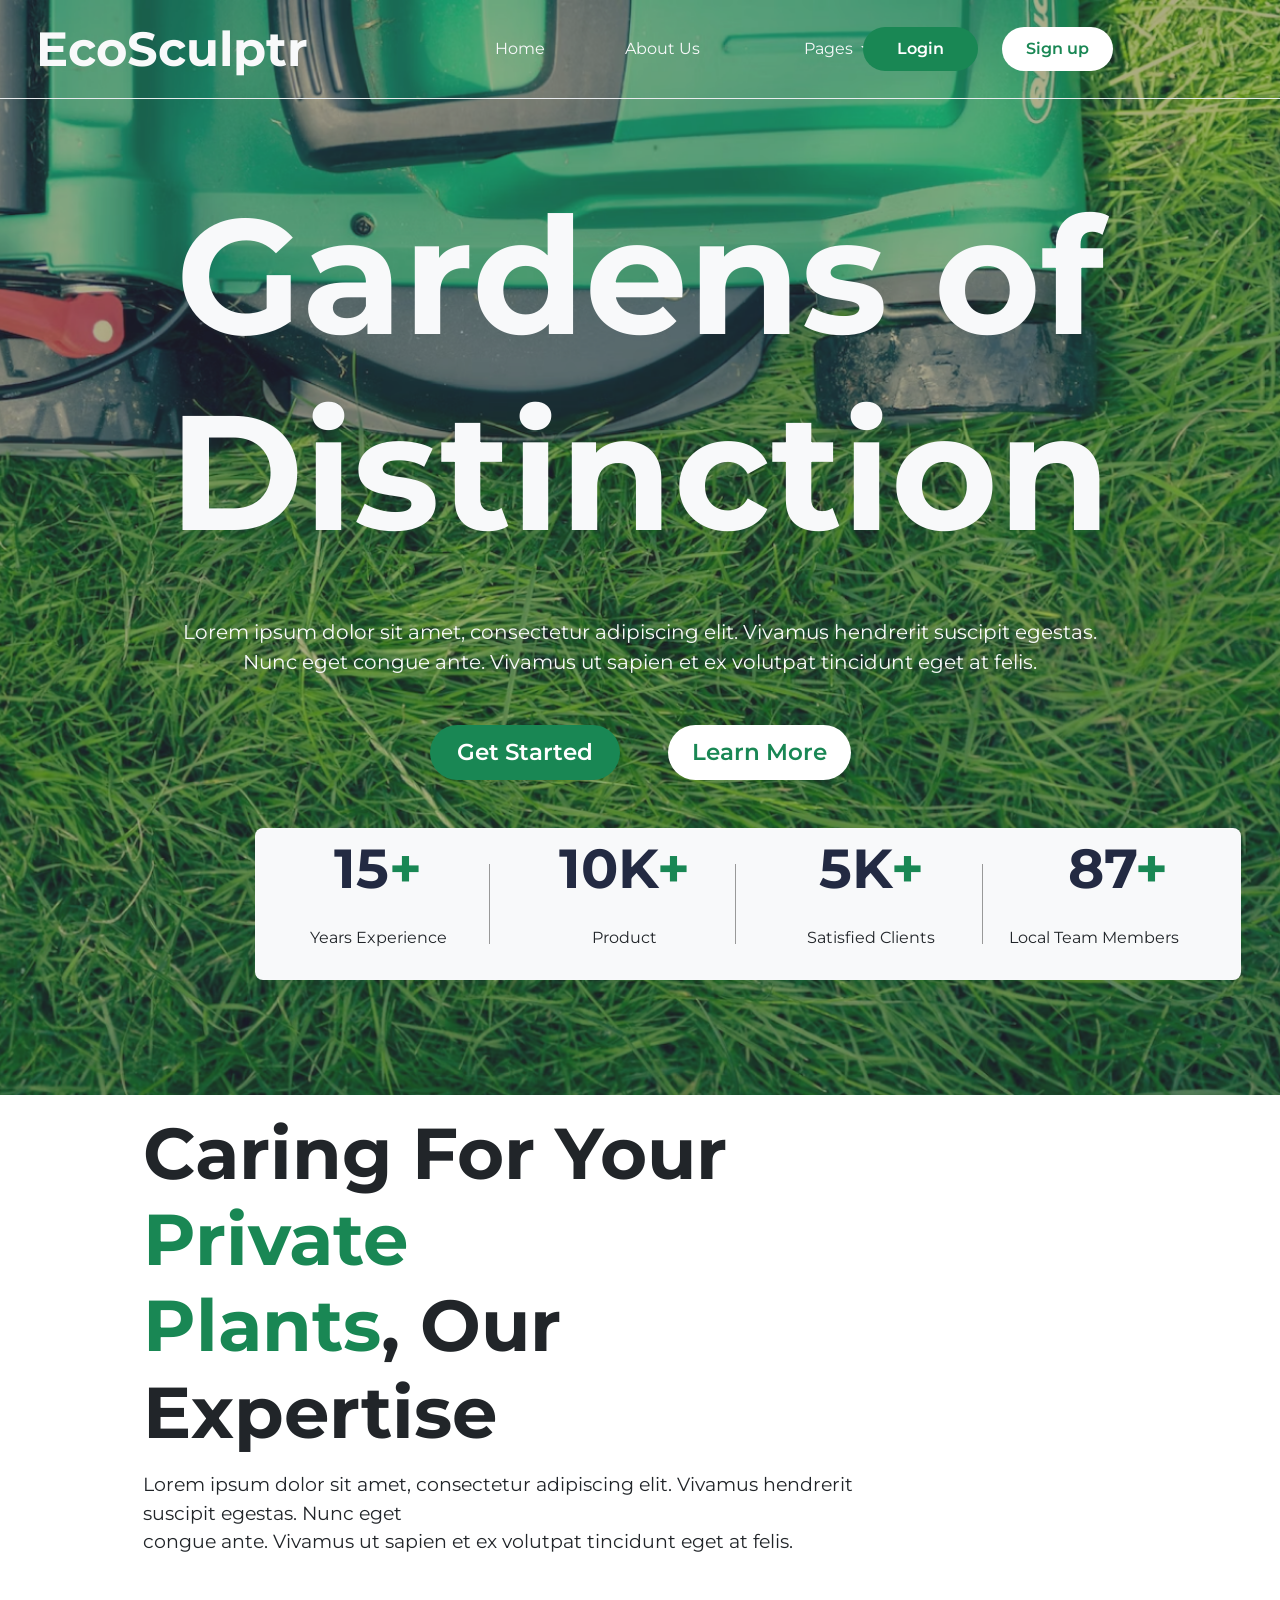
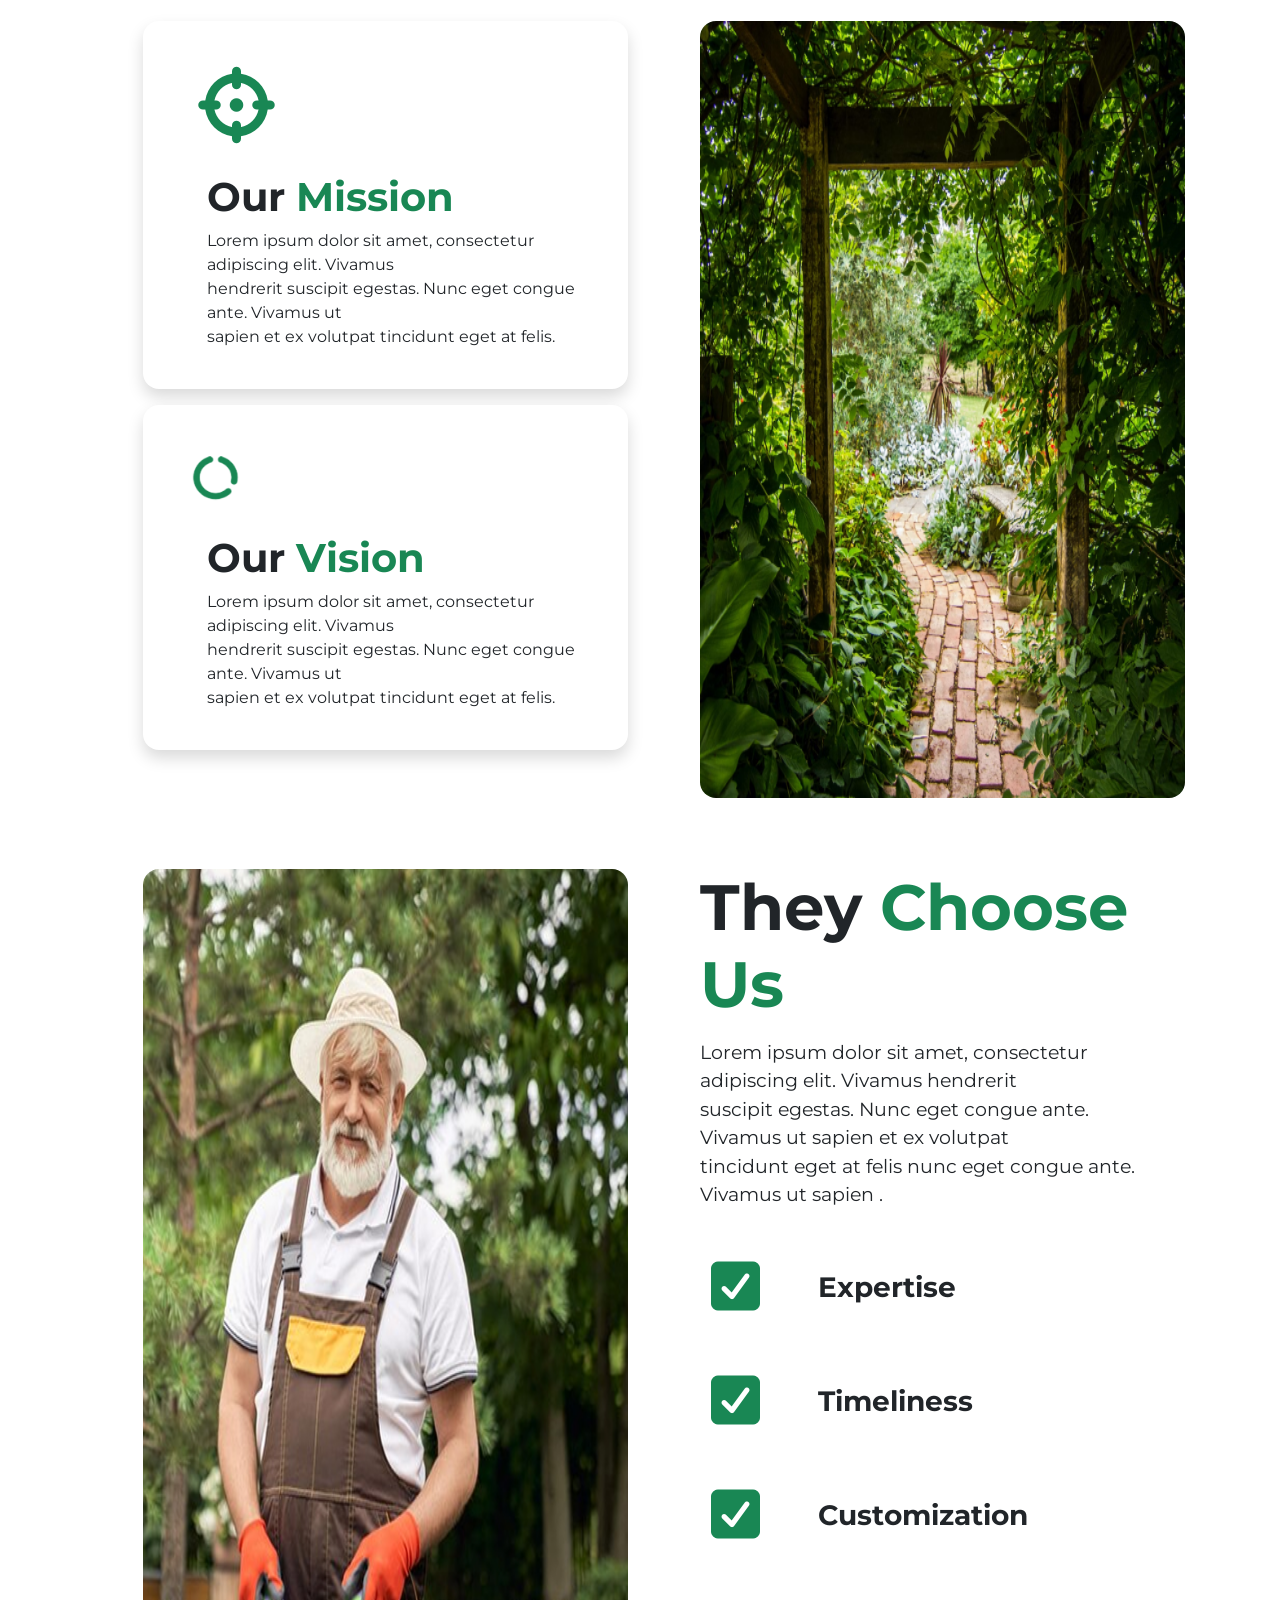
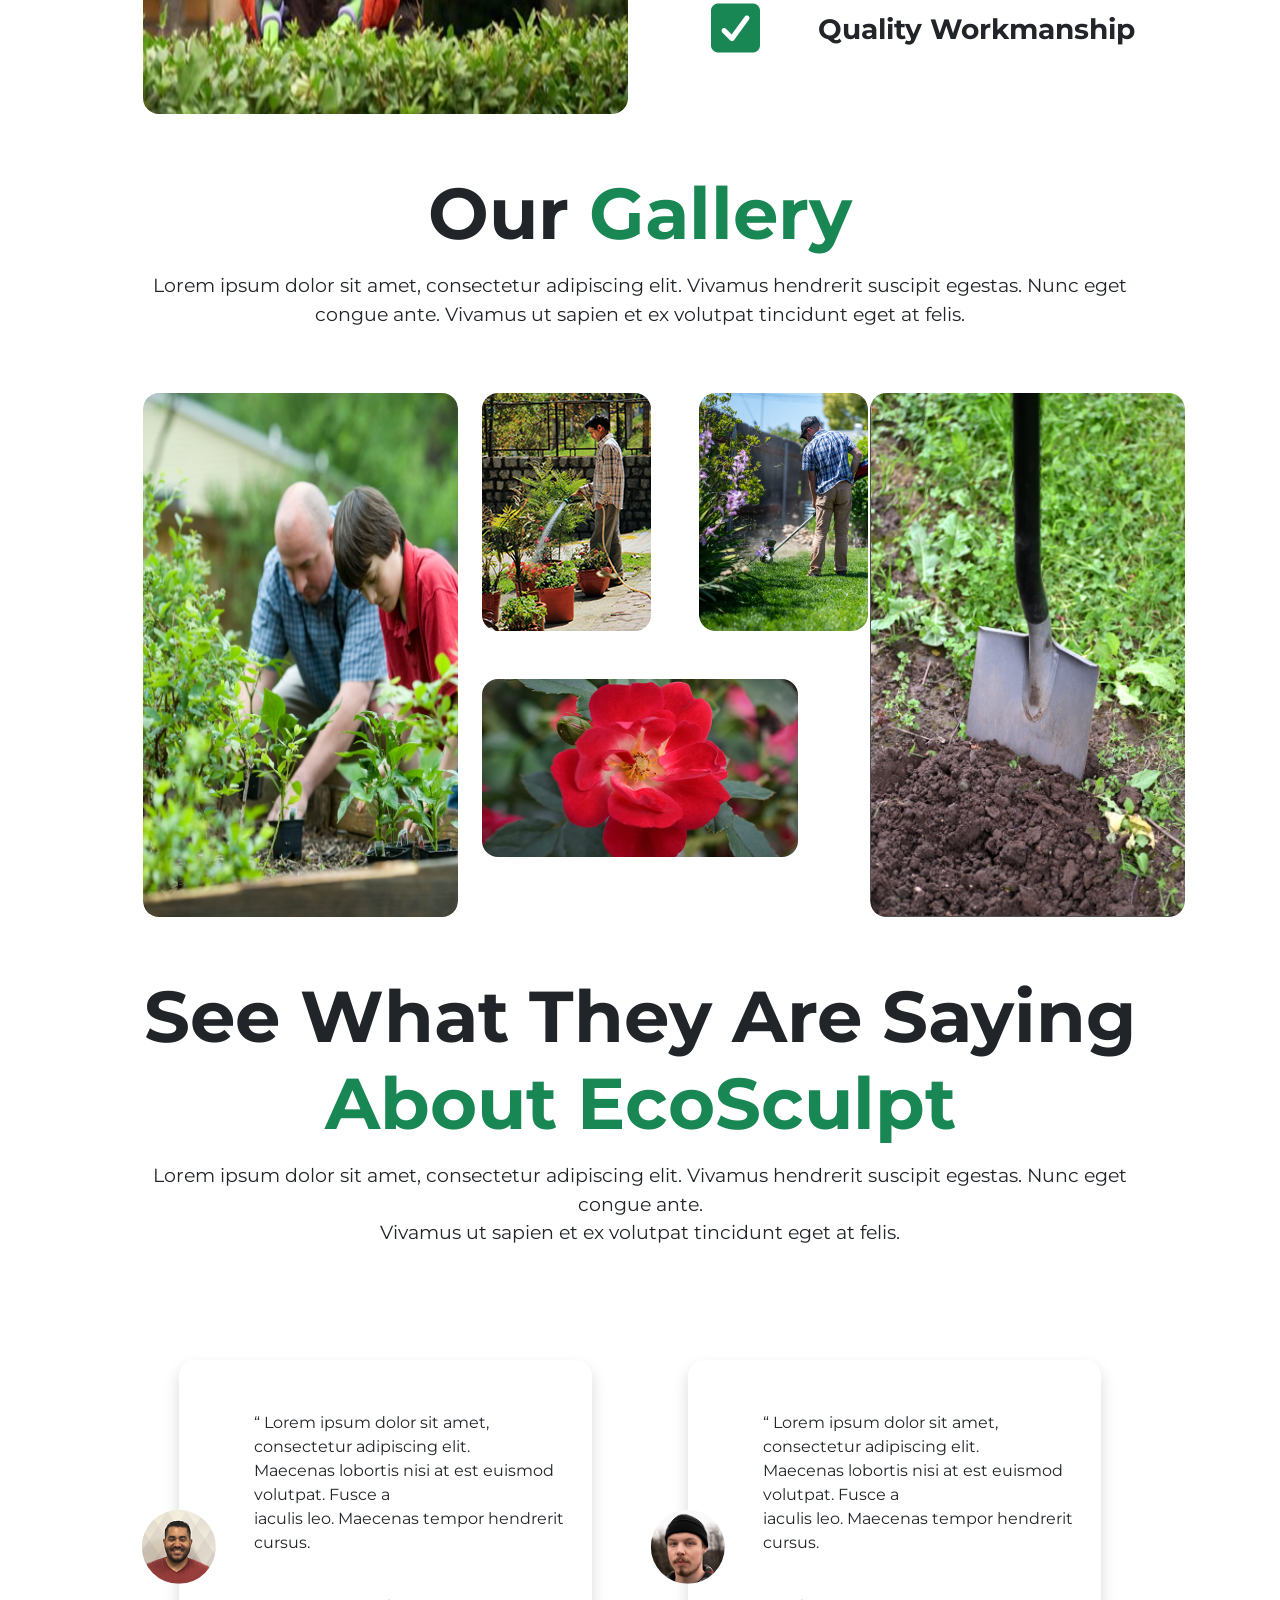
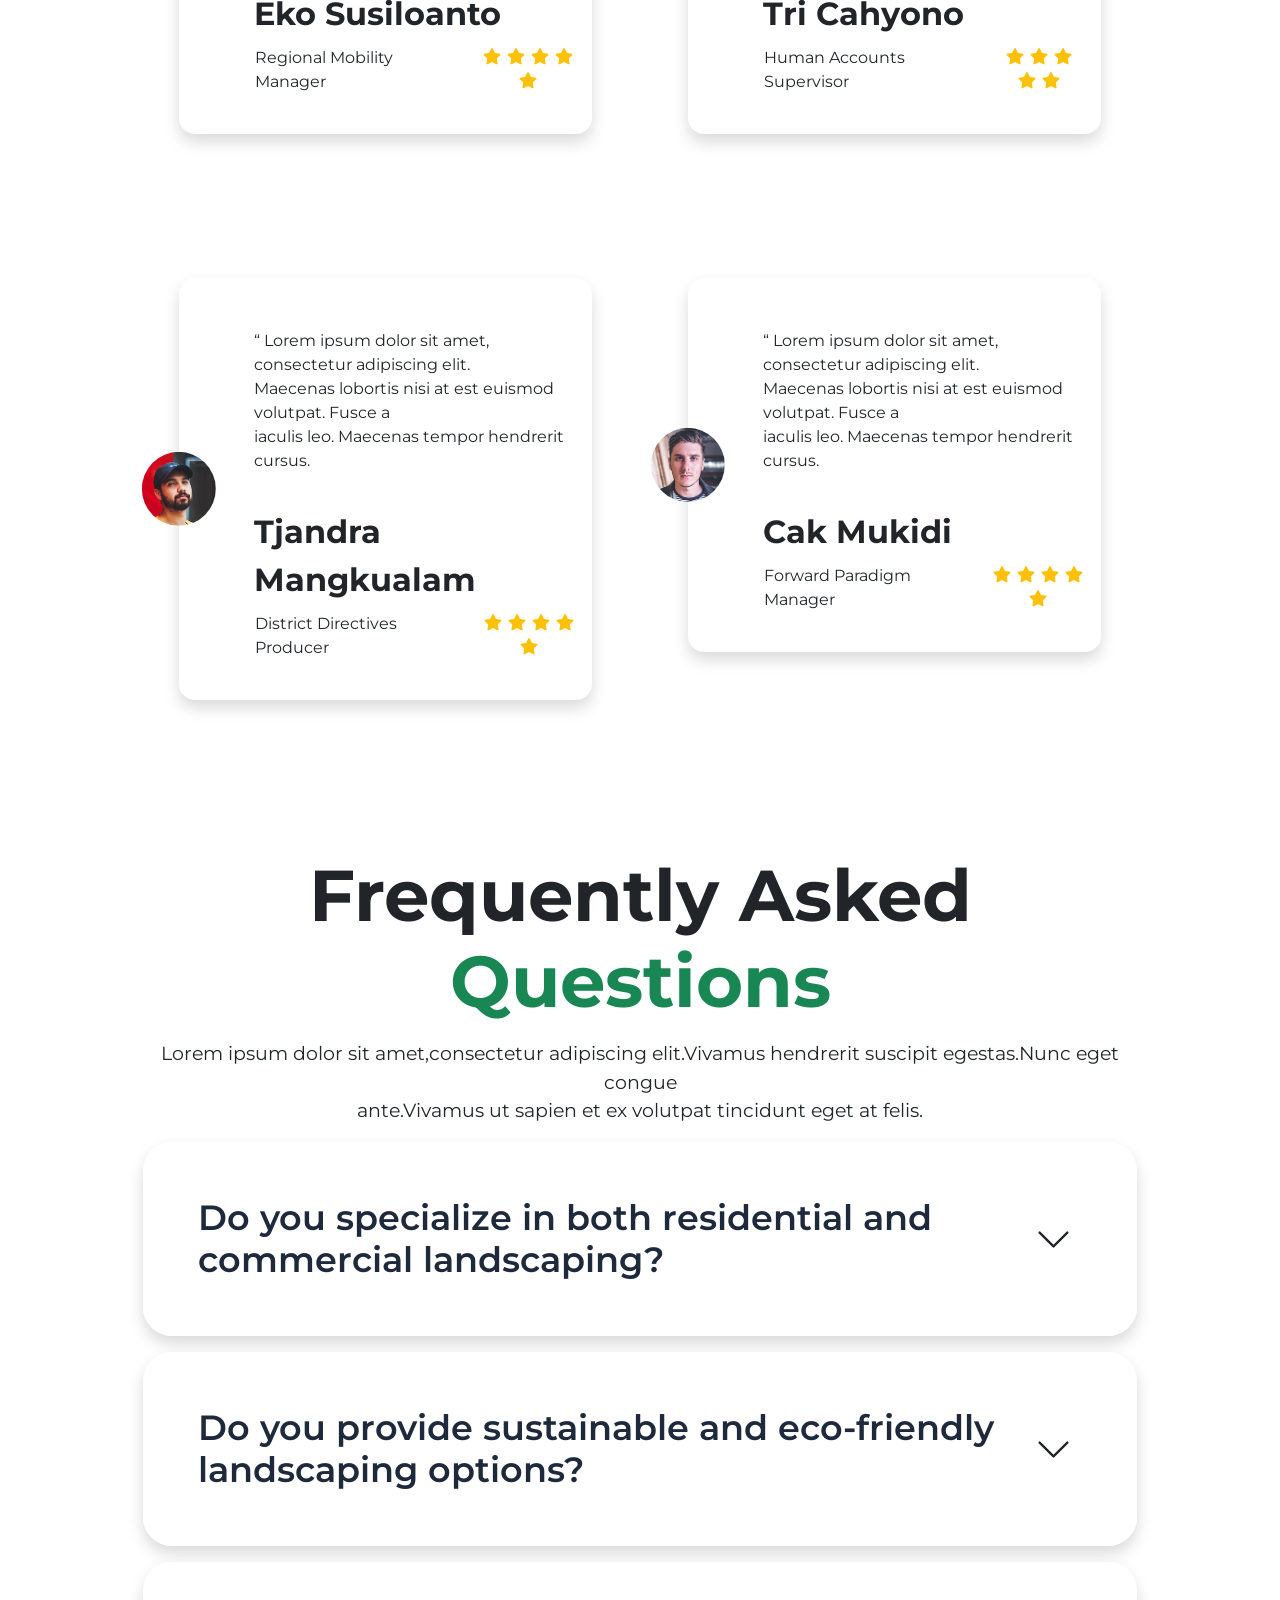
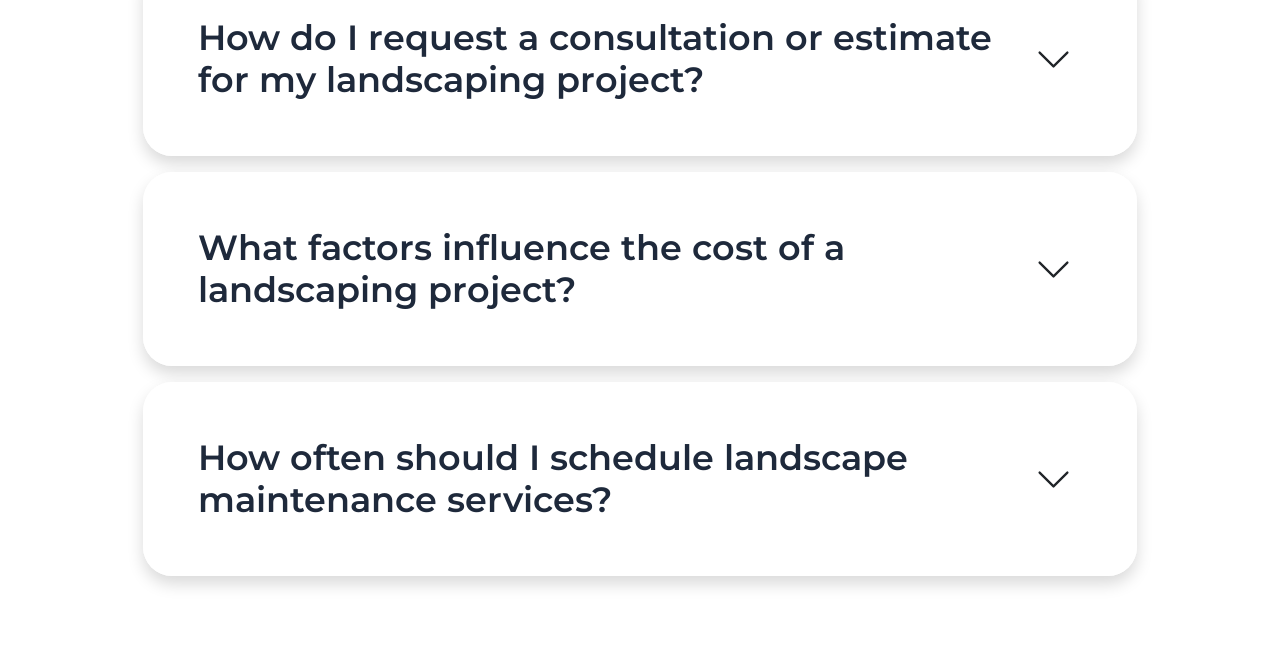
==== BOOTSTRAP-TASK/index.html @ 0852399d "Add files via upload" ====
<!doctype html>
<html lang="en">
  <head>
    <meta charset="utf-8">
    <meta name="viewport" content="width=device-width, initial-scale=1">
    <title>Bootstrap demo</title>
    <link rel="preconnect" href="https://fonts.googleapis.com">
    <link rel="preconnect" href="https://fonts.gstatic.com" crossorigin>
    <link href="https://fonts.googleapis.com/css2?family=Montserrat:ital,wght@0,100..900;1,100..900&family=Outfit:wght@100..900&display=swap" rel="stylesheet">
    <link href="https://cdn.jsdelivr.net/npm/bootstrap@5.3.8/dist/css/bootstrap.min.css" rel="stylesheet" integrity="sha384-sRIl4kxILFvY47J16cr9ZwB07vP4J8+LH7qKQnuqkuIAvNWLzeN8tE5YBujZqJLB" crossorigin="anonymous">
    <link rel="stylesheet" href="CSS/style.css">
    <link rel="stylesheet" href="CSS/all.min.css">
  </head>
  <body>

       <section class="col-12 bg-img">
         <div>
       <nav class="navbar navbar-expand-lg border-bottom border-light-subtle">
          <div class="container-fluid">
                       <a class="navbar-brand text-light  ps-4" href="#">EcoSculptr</a>
                          <button class="navbar-toggler" type="button" data-bs-toggle="collapse" data-bs-target="#navbarSupportedContent" aria-controls="navbarSupportedContent" aria-expanded="false" aria-label="Toggle navigation">
                                  <span class="navbar-toggler-icon"></span>
                           </button>
            <div class="collapse navbar-collapse" id="navbarSupportedContent">
                <ul class="navbar-nav me-auto mb-2 mb-lg-0">
                                  <li class="nav-item">
                                          <a class="nav-link active text-light " aria-current="page" href="#">Home</a>
                                   </li>
                    <li class="nav-item">
                          <a class="nav-link text-light ms-4 ps-5 " href="#">About Us</a>
                   </li>
                   <li class="nav-item dropdown">
                         <a class="nav-link dropdown-toggle text-light ms-5 ps-5" href="#" role="button" data-bs-toggle="dropdown" aria-expanded="false">
                                Pages
                         </a>
                      <ul class="dropdown-menu">
                          <li><a class="dropdown-item" href="#">Action</a></li>
                          <li><a class="dropdown-item" href="#">Another action</a></li>
                          <li><hr class="dropdown-divider"></li>
                          <li><a class="dropdown-item" href="#">Something else here</a></li>
                      </ul>
                   </li>
                 </ul>
                   <div class="d-flex align-items-center  ">
                       <div class="position-relative">
                           <button class="log-btn position-relative"><span>Login</span></button>
                           <button class="sign-btn position-relative"><span>Sign up</span></button>
                       </div>
                   </div>
            </div>
       </div>
    </nav>
              <div class="my-container col-md-6 col-sm-12 text-center">
                <h1 class="font text-light fw-bold mt-5 pt-3">Gardens of <br> Distinction</h1>
                 <p class="text-light mt-5 fs-5">Lorem ipsum dolor sit amet, consectetur adipiscing elit. Vivamus hendrerit suscipit egestas. <br>
                                                 Nunc eget congue ante. Vivamus ut sapien et ex volutpat tincidunt eget at felis.</p>
                <div class="d-flex align-items-center justify-content-center mt-5 ">
                           <button class="start-btn me-5"><span>Get Started</span></button>
                           <button class="more-btn"><span>Learn More</span></button>   
                   </div>


                   <div class="container d-sm-none d-md-block text-center">
  <div class="row row-cols-1 row-cols-sm-2 row-cols-md-4 mt-5 box bg-light rounded-3">
    <div class="col">
      <div class="item">
      <p class="num">15<span class="text-success">+</span></p>
      <p >Years Experience</p>
      </div>
      </div>
    <div class="col">
      <div class="item">
      <p class="num">10K<span class="text-success">+</span></p>
      <p>Product</p>
      </div>
    </div>
    <div class="col">
      <div class="item">
      <p class="num">5K<span class="text-success">+</span></p>
      <p>Satisfied Clients</p>
      </div>
    </div>
    <div class="col">
     <p class="num">87<span class="text-success">+</span></p>
      <p class="me-5">Local Team Members</p>
    </div>
  </div>
</div>





         
                    
            
            </div>
              
              </div>
   </section>



























    <!--2nd-section-->
    <section class="bg-Emphasi my-container">
           <div class="row">
            <div class="col-md-9 col-sm-6">
               <p class="display-2 fw-bold" >Caring For Your <span class="text-success"> Private </span> <br> <span class="text-success">Plants</span>, Our Expertise</p>
                <p class="text-body">Lorem ipsum dolor sit amet, consectetur adipiscing elit. Vivamus hendrerit suscipit egestas. Nunc eget <br>
                   congue ante. Vivamus ut sapien et ex volutpat tincidunt eget at felis.</p>
            </div>
           </div>
              <div class="row"> 
                 <div class="col-lg-6 col-sm-12  ">
                     <div class="card border border-0 rounded-4 shadow mt-5 pb-4 width" >
                         <i class="fa-solid fa-crosshairs text-success display-2 mt-5 mb-3 ms-5"></i>
                         <div class="card-body">
                             <h5 class="card-title fw-bold fs-1  ms-5 ">Our <span class="text-success">Mission</span> </h5>
                             <p class="card-text ms-5">Lorem ipsum dolor sit amet, consectetur adipiscing elit. Vivamus <br>
                                                  hendrerit suscipit egestas. Nunc eget congue ante. Vivamus ut <br>
                                                  sapien et ex volutpat tincidunt eget at felis.</p>
                          </div>
                     </div>
                     <div class="card border border-0 rounded-4 shadow mt-3 pb-4 width">
                         <img src="img/Untitled-1.png" class="card-img-top mt-5 ms-5 mb-3" alt="...">
                         <div class="card-body">
                             <h5 class="card-title fw-bold fs-1  ms-5 ">Our <span class="text-success">Vision</span> </h5>
                             <p class="card-text ms-5">Lorem ipsum dolor sit amet, consectetur adipiscing elit. Vivamus <br>
                                                       hendrerit suscipit egestas. Nunc eget congue ante. Vivamus ut <br>
                                                       sapien et ex volutpat tincidunt eget at felis.</p>
                          </div>
                     </div>
                    </div>
                    <div class="col-lg-6 col-sm-12 d-sm-none d-md-block" >
                        <img src="img/image 2.png" class="rounded-4 mt-5 ms-5 width height" alt="">
                  </div>
                </div>
    </section>
       <!--3rd-section-->
    <section class="bg-Emphasis py-5 my-container my-2">
              <div class="row "> 
                  <div class="col-lg-6 col-sm-12 d-sm-none d-md-block" >
                        <img src="img/image 3.png" class="rounded-4 mt-5 width height" alt="">
                  </div>
                  <div class="col-lg-6 col-sm-12 ">
               <p class="display-3 fw-bold mt-5 ms-5">They <span class="text-success">Choose Us</span></p>
                <p class="text-body mt-1 ms-5">Lorem ipsum dolor sit amet, consectetur adipiscing elit. Vivamus hendrerit <br>
                                               suscipit egestas. Nunc eget congue ante. Vivamus ut sapien et ex volutpat <br>
                                               tincidunt eget at felis  nunc eget congue ante. Vivamus ut sapien .</p>
                 <div class="d-flex ms-5 mt-5">
                <i class="fa-solid fa-square-check display-4 text-success"></i>
                    <p class="text-body-1 fw-bold ms-5 mt-2" > Expertise </p>
                 </div>   
                 <div class="d-flex ms-5 mt-5">
                <i class="fa-solid fa-square-check display-4 text-success"></i>
                    <p class="text-body-1 fw-bold ms-5 mt-2" > Timeliness </p>
                 </div> 
                 <div class="d-flex ms-5 mt-5">
                <i class="fa-solid fa-square-check display-4 text-success"></i>
                    <p class="text-body-1 fw-bold ms-5 mt-2" > Customization </p>
                 </div> 
                 <div class="d-flex ms-5 mt-5">
                <i class="fa-solid fa-square-check display-4 text-success"></i>
                    <p class="text-body-1 fw-bold ms-5 mt-2" > Quality Workmanship </p>
                 </div> 
                  </div>
                </div>
    </section>
     <!--section-6-->
          <section class="bg-Emphasis py-5 my-container my-2">
              <div class="row">
            <div class="col-12 text-center ">
               <p class="display-2 fw-bold" >Our <span class="text-success "> Gallery </span>
                <p class="text-body mt-1">Lorem ipsum dolor sit amet, consectetur adipiscing elit. Vivamus hendrerit suscipit egestas. Nunc eget <br>
                   congue ante. Vivamus ut sapien et ex volutpat tincidunt eget at felis.</p>
            </div>
           </div>
           <div class="row">
            <div class="col-lg-4 col-sm-12 d-flex">
               <img src="img/col-1.png" class="rounded-4 mt-5 width height" alt="">
            </div>
            <div class="col-lg-4 col-sm-12 ">
                <div class="d-flex">
               <img src="img/col-2.png" class="rounded-4 mt-5  width height-1 " alt="">
               <img src="img/col-3.png" class="rounded-4 mt-5 ms-5 width height-1" alt=""> 
                </div>
               <img src="img/col-4.png" class="rounded-4 mt-5 " style="width: 100%; height: 34%;" alt="">
            </div>
            <div class="col-lg-4 col-sm-12 d-flex">
               <img src="img/col-5.png" class="rounded-4 mt-5 ms-0 ms-lg-5 width height" alt="">
            </div>
            </div>
           </div>
          </section>
          <!--section-7-->
          <section class="bg-Emphasis py-5 my-container my-2">
              <div  class="row" >
            <div class="col-12 text-center ">
               <p class="display-2 fw-bold" >See What They Are Saying <br><span class="text-success ">About EcoSculpt</span>
                <p class="text-body mt-1">Lorem ipsum dolor sit amet, consectetur adipiscing elit. Vivamus hendrerit suscipit egestas. Nunc eget congue ante. <br>
                                          Vivamus ut sapien et ex volutpat tincidunt eget at felis.</p>
            </div>
           </div>
            <div class="row"> 
                 <div class="col-lg-6 col-sm-12 p-5 ">
                    <!--1st card-->
                     <div class="card border h position-relative border-0 rounded-4 shadow mt-5 pb-4 width" >
                         <div class="card-body">
                            <p class="card-text margin-top-left">“ Lorem ipsum dolor sit amet, consectetur adipiscing elit. <br> 
                                                      Maecenas lobortis nisi at est euismod volutpat. Fusce a <br>
                                                      iaculis leo. Maecenas tempor hendrerit cursus. </p>
                               
                                <div>                      
                             <p class="card-title fw-bold fs-2  margin-top-left">Eko Susiloanto</p></div>
                             <div class="d-flex justify-contact-space-between" > 
                              <span class="card-text margin-left-2 me-5"> Regional Mobility Manager</span>
                                
                                    <div class="text-center">
                                     <i class="fa-solid fa-star text-warning"></i>
                                     <i class="fa-solid fa-star text-warning"></i>
                                     <i class="fa-solid fa-star text-warning"></i>
                                     <i class="fa-solid fa-star text-warning"></i>
                                     <i class="fa-solid fa-star text-warning"></i>
                                    </div>
                             </div>
                          </div>
                          <img src="img/image 19 (2).png" class="rounded-circle position-absolute translate-middle top-50 width-2" alt="">
                     </div>
                 </div>
                 <div class="col-lg-6 col-sm-12 p-5 ">
                    <!--2nd card-->
                      <div class="card border h position-relative border-0 rounded-4 shadow mt-5 pb-4 width" >
                         <div class="card-body">
                            <p class="card-text margin-top-left">“ Lorem ipsum dolor sit amet, consectetur adipiscing elit. <br> 
                                                      Maecenas lobortis nisi at est euismod volutpat. Fusce a <br>
                                                      iaculis leo. Maecenas tempor hendrerit cursus. </p>
                                
                                <div>                      
                             <p class="card-title fw-bold fs-2  margin-top-left">Tri Cahyono</p>
                                </div>
                         <div class="d-flex justify-contact-space-between" >    
                           <span class="card-text margin-left-2 me-5"> Human Accounts Supervisor</span>
                                    <div class="text-center">
                                     <i class="fa-solid fa-star text-warning"></i>
                                     <i class="fa-solid fa-star text-warning"></i>
                                     <i class="fa-solid fa-star text-warning"></i>
                                     <i class="fa-solid fa-star text-warning"></i>
                                     <i class="fa-solid fa-star text-warning"></i>
                                    </div>
                             </div>
                          </div>
                          <img src="img/image 19 (3).png" class="rounded-circle position-absolute translate-middle top-50 width-2" alt="">
                     </div>
            </div>
            </div>
              <div class="row"> 
                 <div class="col-lg-6 col-sm-12 p-5 ">
                    <!--3rd card-->
                     <div class="card border h position-relative border-0 rounded-4 shadow mt-5 pb-4 width" >
                         <div class="card-body">
                            <p class="card-text margin-top-left">“ Lorem ipsum dolor sit amet, consectetur adipiscing elit. <br> 
                                                      Maecenas lobortis nisi at est euismod volutpat. Fusce a <br>
                                                      iaculis leo. Maecenas tempor hendrerit cursus. </p>
                               
                                <div>                      
                             <p class="card-title fw-bold fs-2  margin-top-left">Tjandra Mangkualam</p></div>
                             <div class="d-flex justify-contact-space-between" > 
                              <span class="card-text margin-left-2 me-5"> District Directives Producer</span>
                                
                                    <div class="text-center">
                                     <i class="fa-solid fa-star text-warning"></i>
                                     <i class="fa-solid fa-star text-warning"></i>
                                     <i class="fa-solid fa-star text-warning"></i>
                                     <i class="fa-solid fa-star text-warning"></i>
                                     <i class="fa-solid fa-star text-warning"></i>
                                    </div>
                             </div>
                          </div>
                          <img src="img/image 19.png" class="rounded-circle position-absolute translate-middle top-50 width-2" alt="">
                     </div>
                 </div>
                 <div class="col-lg-6 col-sm-12 p-5 ">
                    <!--4th card-->
                      <div class="card border h position-relative border-0 rounded-4 shadow mt-5 pb-4 width" >
                         <div class="card-body">
                            <p class="card-text margin-top-left">“ Lorem ipsum dolor sit amet, consectetur adipiscing elit. <br> 
                                                      Maecenas lobortis nisi at est euismod volutpat. Fusce a <br>
                                                      iaculis leo. Maecenas tempor hendrerit cursus. </p>
                                
                                <div>                      
                             <p class="card-title fw-bold fs-2  margin-top-left">Cak Mukidi</p>
                                </div>
                         <div class="d-flex justify-contact-space-between" >    
                           <span class="card-text margin-left-2 me-5"> Forward Paradigm Manager</span>
                                    <div class="text-center">
                                     <i class="fa-solid fa-star text-warning"></i>
                                     <i class="fa-solid fa-star text-warning"></i>
                                     <i class="fa-solid fa-star text-warning"></i>
                                     <i class="fa-solid fa-star text-warning"></i>
                                     <i class="fa-solid fa-star text-warning"></i>
                                    </div>
                             </div>
                          </div>
                          <img src="img/image 19 (4).png" class="rounded-circle position-absolute translate-middle top-50 width-2" alt="">
                     </div>
            </div>
            </div>
          </section>
           <!--section-8-->
          <section class="bg-Emphasis py-5 my-container my-2" >
              <div class="row">
            <div class="col-12 text-center ">
               <p class="display-2 fw-bold" >Frequently Asked  <span class="text-success ">Questions</span>
                <p class="text-body mt-1">Lorem ipsum dolor sit amet,consectetur adipiscing elit.Vivamus hendrerit suscipit egestas.Nunc eget 
                   congue<br> ante.Vivamus ut sapien et ex volutpat tincidunt eget at felis.</p>
            </div>
           </div>
           <div class="row"> 
             <div class="col-12">
              <div class="accordion" id="accordionExample">
                 <div class="accordion-item mb-3 border-0 shadow view">
                    <h2 class="accordion-header">
                    <button class="accordion-button collapsed" type="button" data-bs-toggle="collapse" data-bs-target="#collapseOne" aria-expanded="true" aria-controls="collapseOne">
                      Do you specialize in both residential and commercial landscaping?
                        </button>
                     </h2>
                   <div id="collapseOne" class="accordion-collapse collapse" data-bs-parent="#accordionExample">
                        <div class="accordion-body">
                        <p>Yes, we have extensive experience in both residential and commercial landscaping. Whether you need to enhance your home's curb appeal or <br>
                           create an inviting outdoor space for your business, we can help.
                        </p>
                        </div>
                   </div>
                 </div>
             <!--2nd-->
            <div class="accordion-item mb-3 border-0 shadow view">
                         <h2 class="accordion-header">
                            <button class="accordion-button collapsed" type="button" data-bs-toggle="collapse" data-bs-target="#collapseTwo" aria-expanded="false" aria-controls="collapseTwo">
                               Do you provide sustainable and eco-friendly landscaping options?
                            </button>
                         </h2>
                      <div id="collapseTwo" class="accordion-collapse collapse" data-bs-parent="#accordionExample">
                         <div class="accordion-body">
                             <p>Yes, we have extensive experience in both residential and commercial landscaping. Whether you need to enhance your home's curb appeal or <br>
                                create an inviting outdoor space for your business, we can help.
                             </p>
                         </div>
                      </div>
             </div>
             <!--3rd-->
            <div class="accordion-item mb-3 border-0 shadow view">
                          <h2 class="accordion-header">
                             <button class="accordion-button collapsed" type="button" data-bs-toggle="collapse" data-bs-target="#collapseThree" aria-expanded="false" aria-controls="collapseThree">
                                 How do I request a consultation or estimate for my landscaping project?
                            </button>
                         </h2>
                            <div id="collapseThree" class="accordion-collapse collapse" data-bs-parent="#accordionExample">
                                <div class="accordion-body">
                                  <p>Yes, we have extensive experience in both residential and commercial landscaping. Whether you need to enhance your home's curb appeal or <br>
                                     create an inviting outdoor space for your business, we can help.
                                  </p> 
                                </div>
                             </div>
            </div>
            <!--4th-->
            <div class="accordion-item mb-3 border-0 shadow view">
                          <h2 class="accordion-header">
                             <button class="accordion-button collapsed" type="button" data-bs-toggle="collapse" data-bs-target="#collapseFour" aria-expanded="false" aria-controls="collapseFour">
                                 What factors influence the cost of a landscaping project?
                            </button>
                         </h2>
                            <div id="collapseFour" class="accordion-collapse collapse" data-bs-parent="#accordionExample">
                                <div class="accordion-body">
                                  <p>Yes, we have extensive experience in both residential and commercial landscaping. Whether you need to enhance your home's curb appeal or <br>
                                     create an inviting outdoor space for your business, we can help.
                                  </p> 
                                </div>
                             </div>
            </div>
            <!--5th-->
            <div class="accordion-item mb-3 border-0 shadow view">
                          <h2 class="accordion-header">
                             <button class="accordion-button collapsed" type="button" data-bs-toggle="collapse" data-bs-target="#collapseFive" aria-expanded="false" aria-controls="collapseFive">
                                 How often should I schedule landscape maintenance services?
                            </button>
                         </h2>
                            <div id="collapseFive" class="accordion-collapse collapse" data-bs-parent="#accordionExample">
                                <div class="accordion-body">
                                  <p>Yes, we have extensive experience in both residential and commercial landscaping. Whether you need to enhance your home's curb appeal or <br>
                                     create an inviting outdoor space for your business, we can help.
                                  </p> 
                                </div>
                             </div>
            </div>
           </div>
          </section>












    <script src="https://cdn.jsdelivr.net/npm/bootstrap@5.3.8/dist/js/bootstrap.bundle.min.js" integrity="sha384-FKyoEForCGlyvwx9Hj09JcYn3nv7wiPVlz7YYwJrWVcXK/BmnVDxM+D2scQbITxI" crossorigin="anonymous"></script>
  </body>
</html>
---- BOOTSTRAP-TASK/CSS/style.css ----
*{
    margin: 0;
    padding: 0;
    box-sizing: border-box;
    font-family:"Montserrat", sans-serif;
}
a{
    text-decoration: none;
    color: inherit;
    display: inline-block;
}
ul{
    list-style: none;
}
html{
    scroll-behavior: smooth;
}
.my-container{
    width: 80%;
    padding: 15px;
    margin: auto;
    
}
.bg-img{
    background-image: url(../img/background.png);
    background-size: 1440px 1024px;
    background-size: cover;
    background-position: right top;
    min-height: 1024px;
    position: relative;
    overflow: hidden;
}
.gap-1{
    gap: 5px;
}
.navbar-brand {
    font-weight: bold;
    font-size: 48px;
}
.nav-link{
    margin-left: 163px;
}
.log-btn{
  background-color: #198754;
  border-radius: 50px;
  padding: 10px 34px;
  border: none;
  color: #ffffff;
  font-weight: 600;
  font-size: 16px;
  right: 175px;
}
.sign-btn{
  background-color: #ffffff;
  border-radius: 50px;
  padding: 10px 24px;
  border: none;
  color: #198754;
  font-weight: 600;
  font-size: 16px;
  right: 155px;
}

.font{
    font-size: 163px;
}
.start-btn{
  background-color: #198754;
  border-radius: 50px;
  padding: 10px 27px;
  border: none;
  color: #ffffff;
  font-weight: 600;
  font-size: 23px;
  right: 175px;
}
.more-btn{
  background-color: #ffffff;
  border-radius: 50px;
  padding: 10px 24px;
  border: none;
  color: #198754;
  font-weight: 600;
  font-size: 23px;
  right: 155px;
}
.box{
    width: 986px;
    height: 152px; 
    margin: 100px;
}
.num{
    font-weight: bold;
    font-size: 55px;
    color: #232A42;
}
.plus{
    font-size:35px ;
    color: #198754;
    padding-top: 24px;
}
.item{
    flex: 1;
    text-align: center;
    position: relative;
}
.item::after{
    content: "";
    position: absolute;
    top: 30%;
    right: 0;
    width: 1px;
    height: 80px;
    background: #999;
}
.card-img-top{
    width: 10%;
}
.width{
    width: 100%;
}
.height{
    height: 100%;
}
.height-1{
    height: 39%;
}
.text-body{
    font-size: 19px;
}
.text-body-1{
    font-size: 28px;
}
.width-1{
    width: 90%;
}
.width-2{
    width: 18%;
}
.margin-top-left-1{
    margin-top: 70px;
    margin-left: 221px;
    font-size: 19px;
}
.margin-top-left-2{
    margin-top: 70px;
    margin-left: 100px;
    font-size: 19px;
}
.margin-top-left-3{
    margin-top: 70px;
    margin-left: 285px;
    font-size: 19px;
}
.margin-top-left-4{
    margin-top: 70px;
    margin-left: 310px;
    font-size: 19px;
}
.margin-top-left{
    margin-top: 35px;
    margin-left: 59px;
}
.margin-left-2{
    margin-left: 60px;
}
.pos{
    position: absolute;
    bottom: 57px;
    left: 552px;
}
.pos-1{
    position: absolute;
    bottom: 544px;
    left: -169px;
}
.pos-2{
    position: relative;
    bottom: 210px;
    left: -53px;
}
.pos-3{
    position: relative;
    bottom: 210px;
    left: -53px;
}
.view {
  background-color: #ffffff;
  border-radius: 29px !important; 
  overflow: hidden;
}
.accordion-button {
    background-color: #ffffff;
    color: #1e293b;
    font-weight: 600;
    font-size: 35px;
    padding: 55px;
}
.accordion-button:not(.collapsed) {
  background-color: #198754; /* اللون الأخضر الجميل اللي في تصميمك */
  color: #ffffff; /* كتابة بيضاء */
}
.accordion-collapse {
  background-color: #198754;
  color: #ffffff;
}
.accordion-body {
  padding: 0px 50px 50px 50px;
  font-size: 21px;
}
.accordion-button::after{
    background-size: 37px;
    width: 47px;
    height: 36px;
}
.accordion-button:not(.collapsed)::after {
  filter: brightness(0) invert(1);
}
.accordion-button:focus {
  box-shadow: none;
  border-color: transparent;
}
.h:hover {
    color: white;
    background-color: #198754;
}
.h{
    background-color: #ffffff;
}
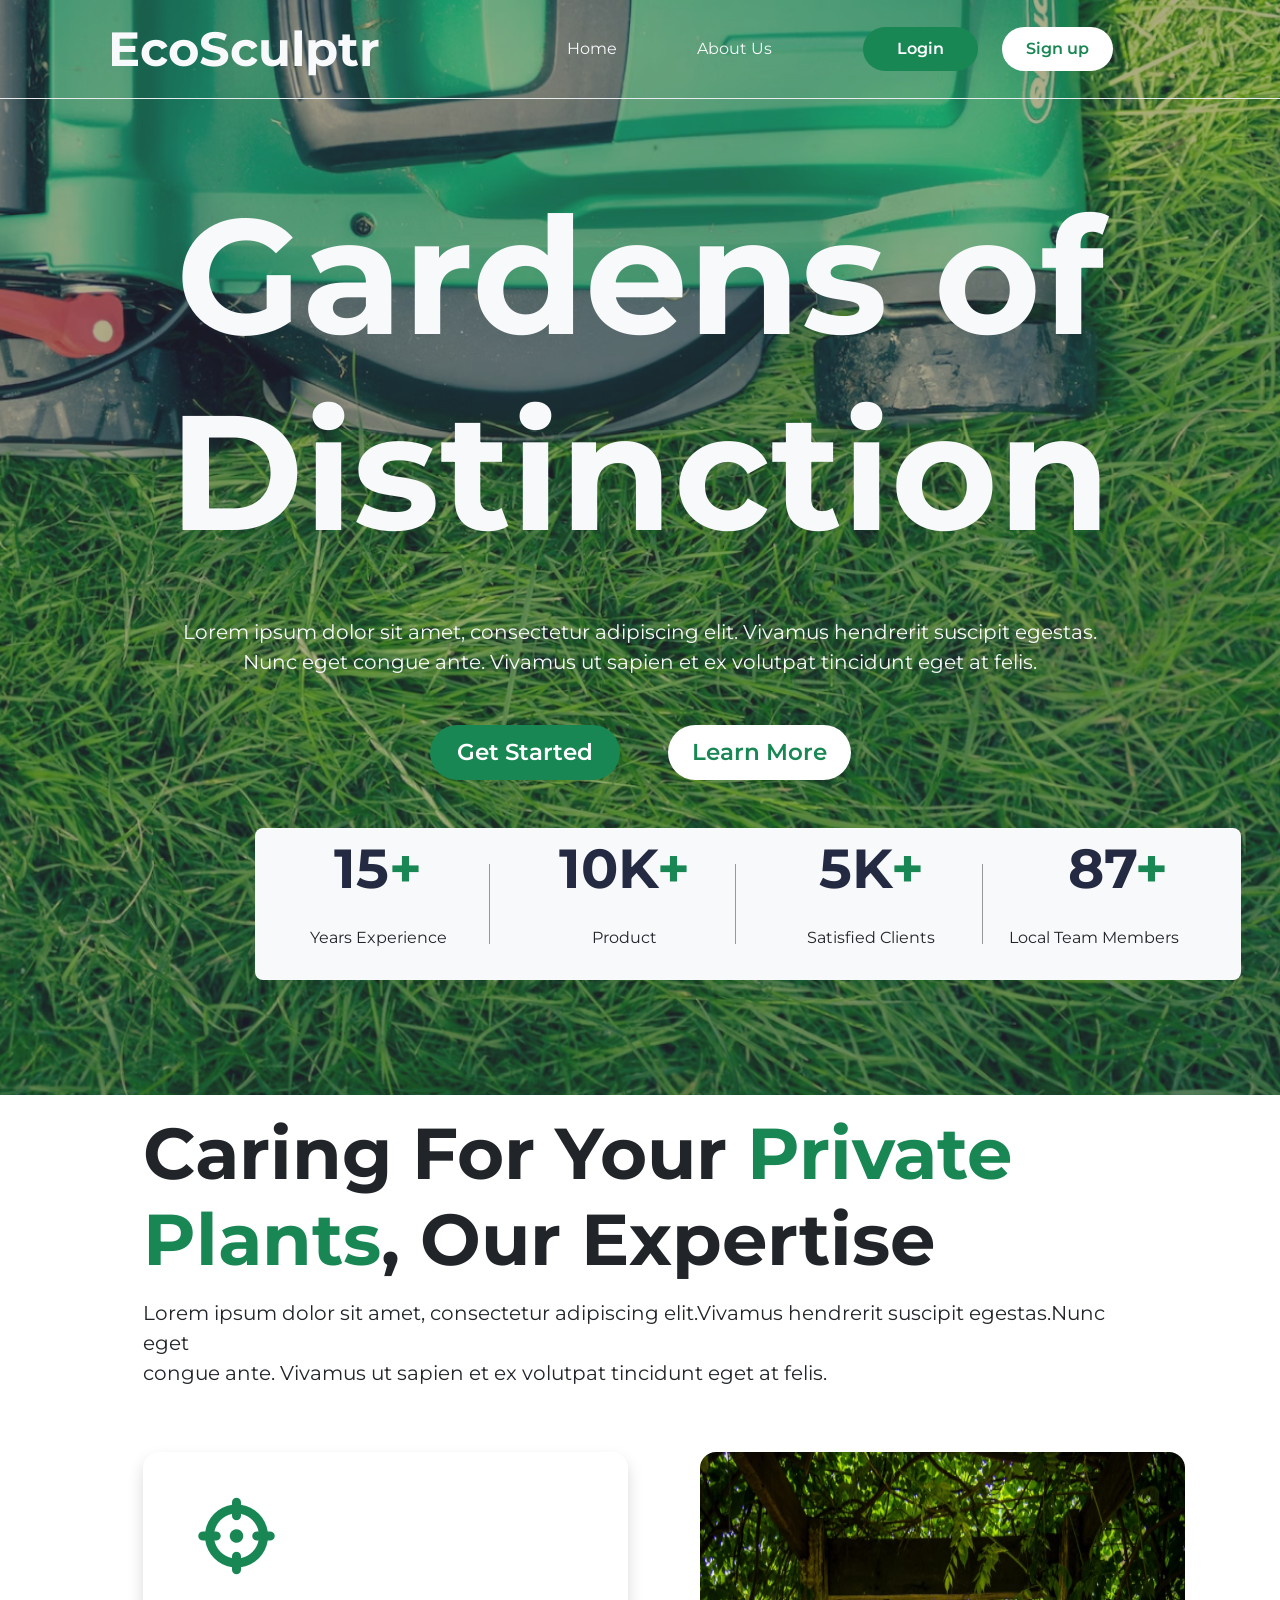
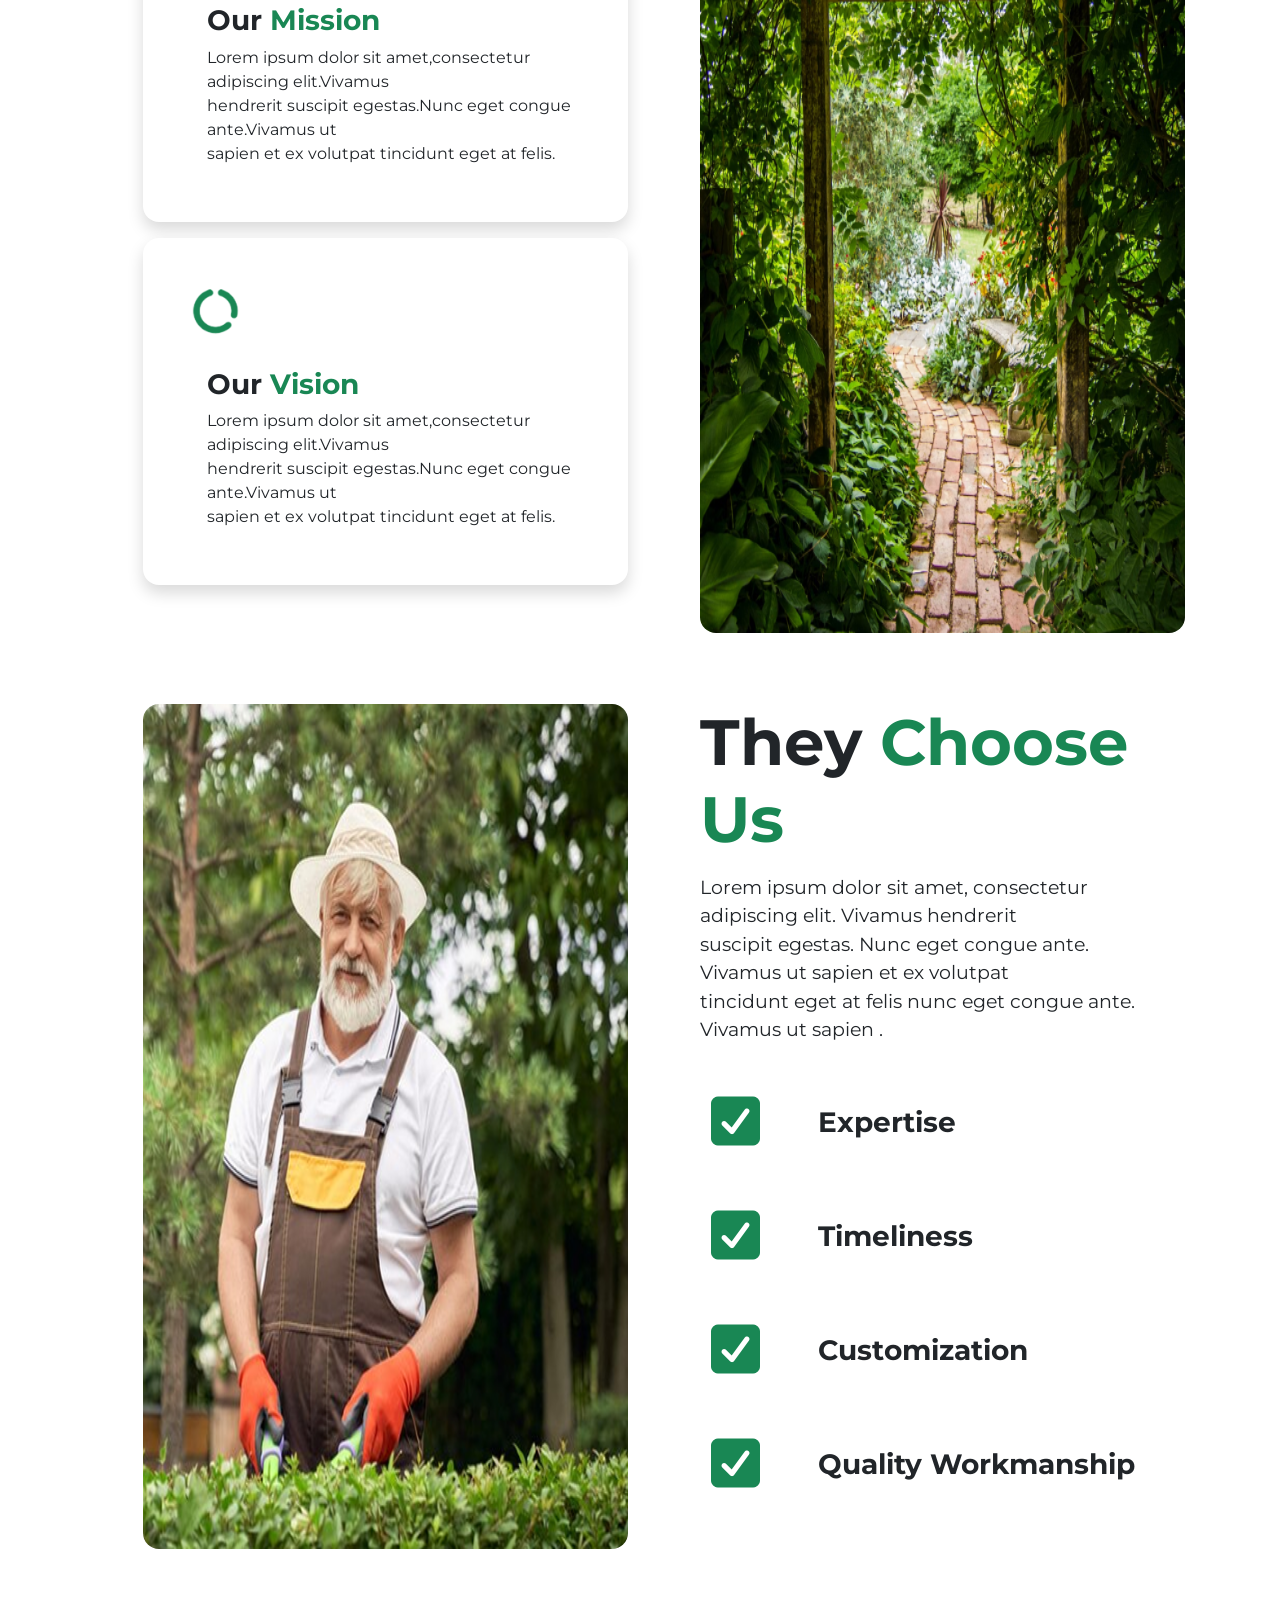
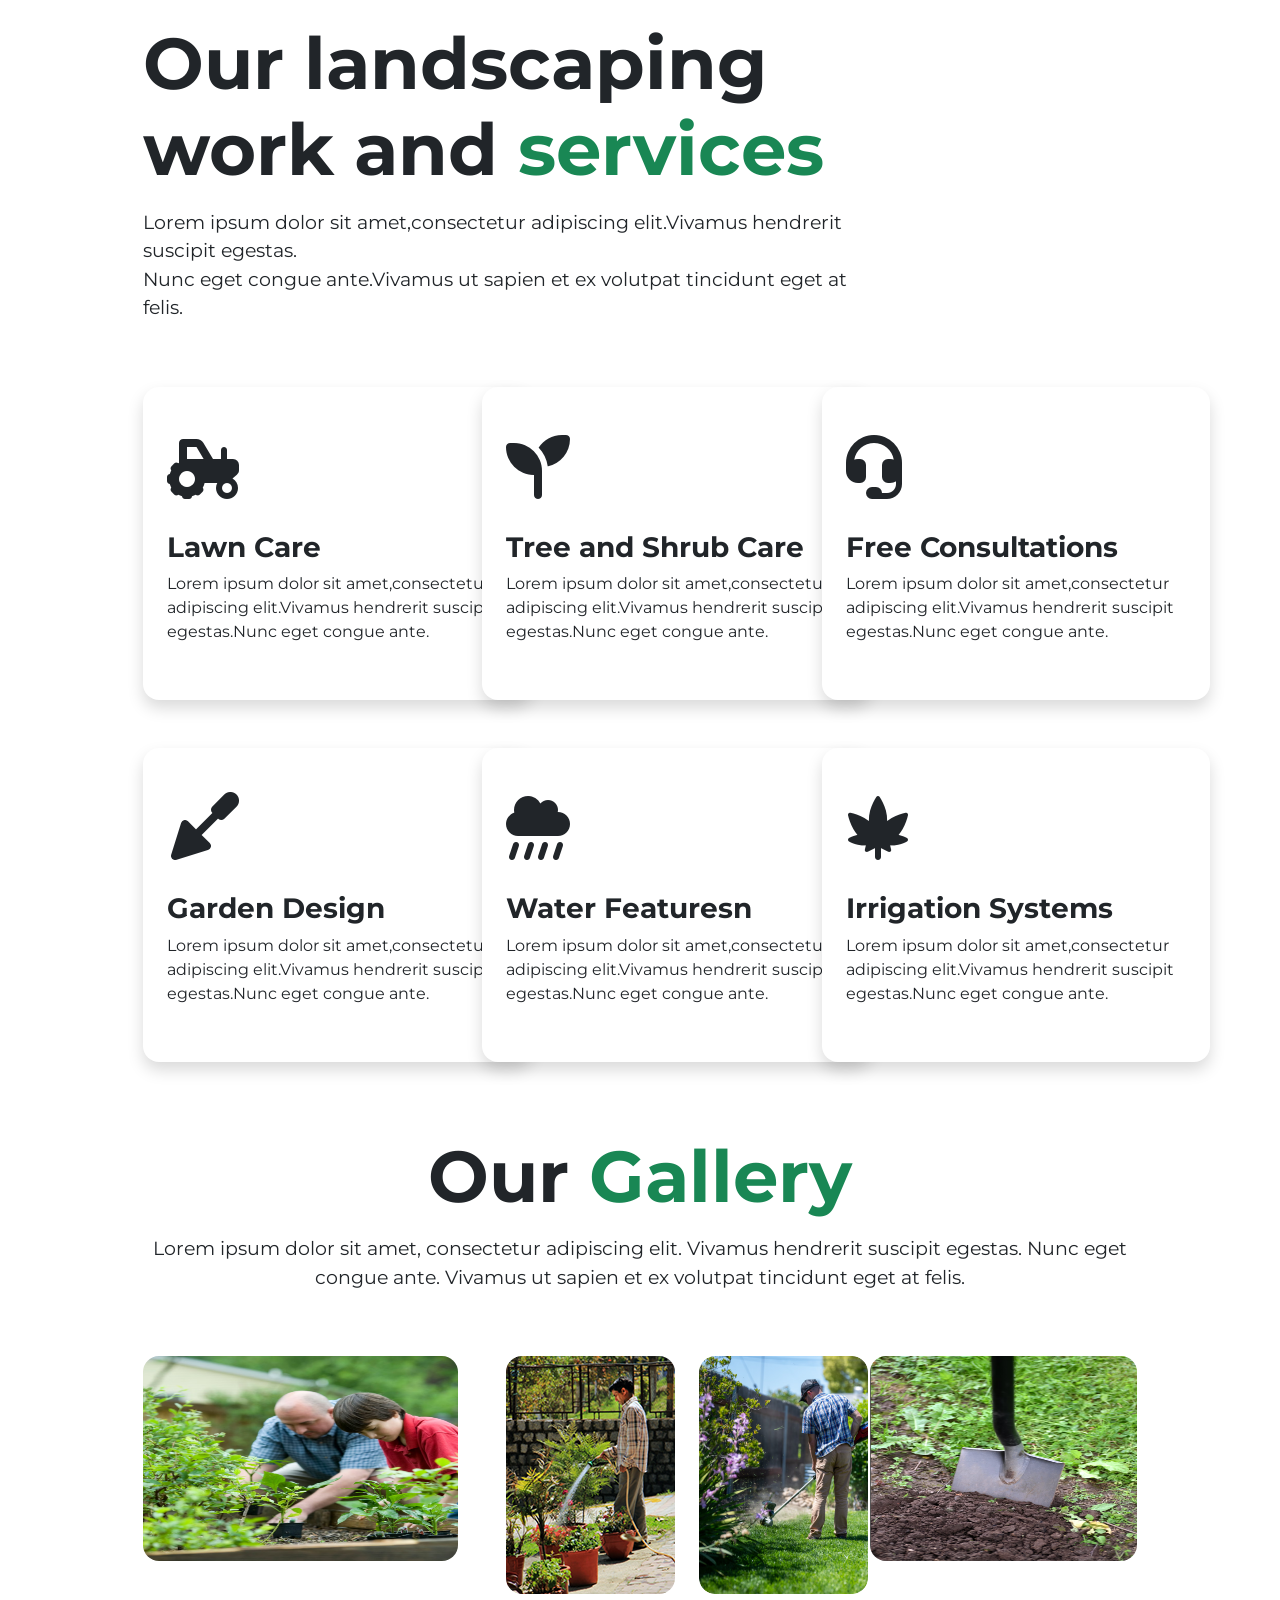
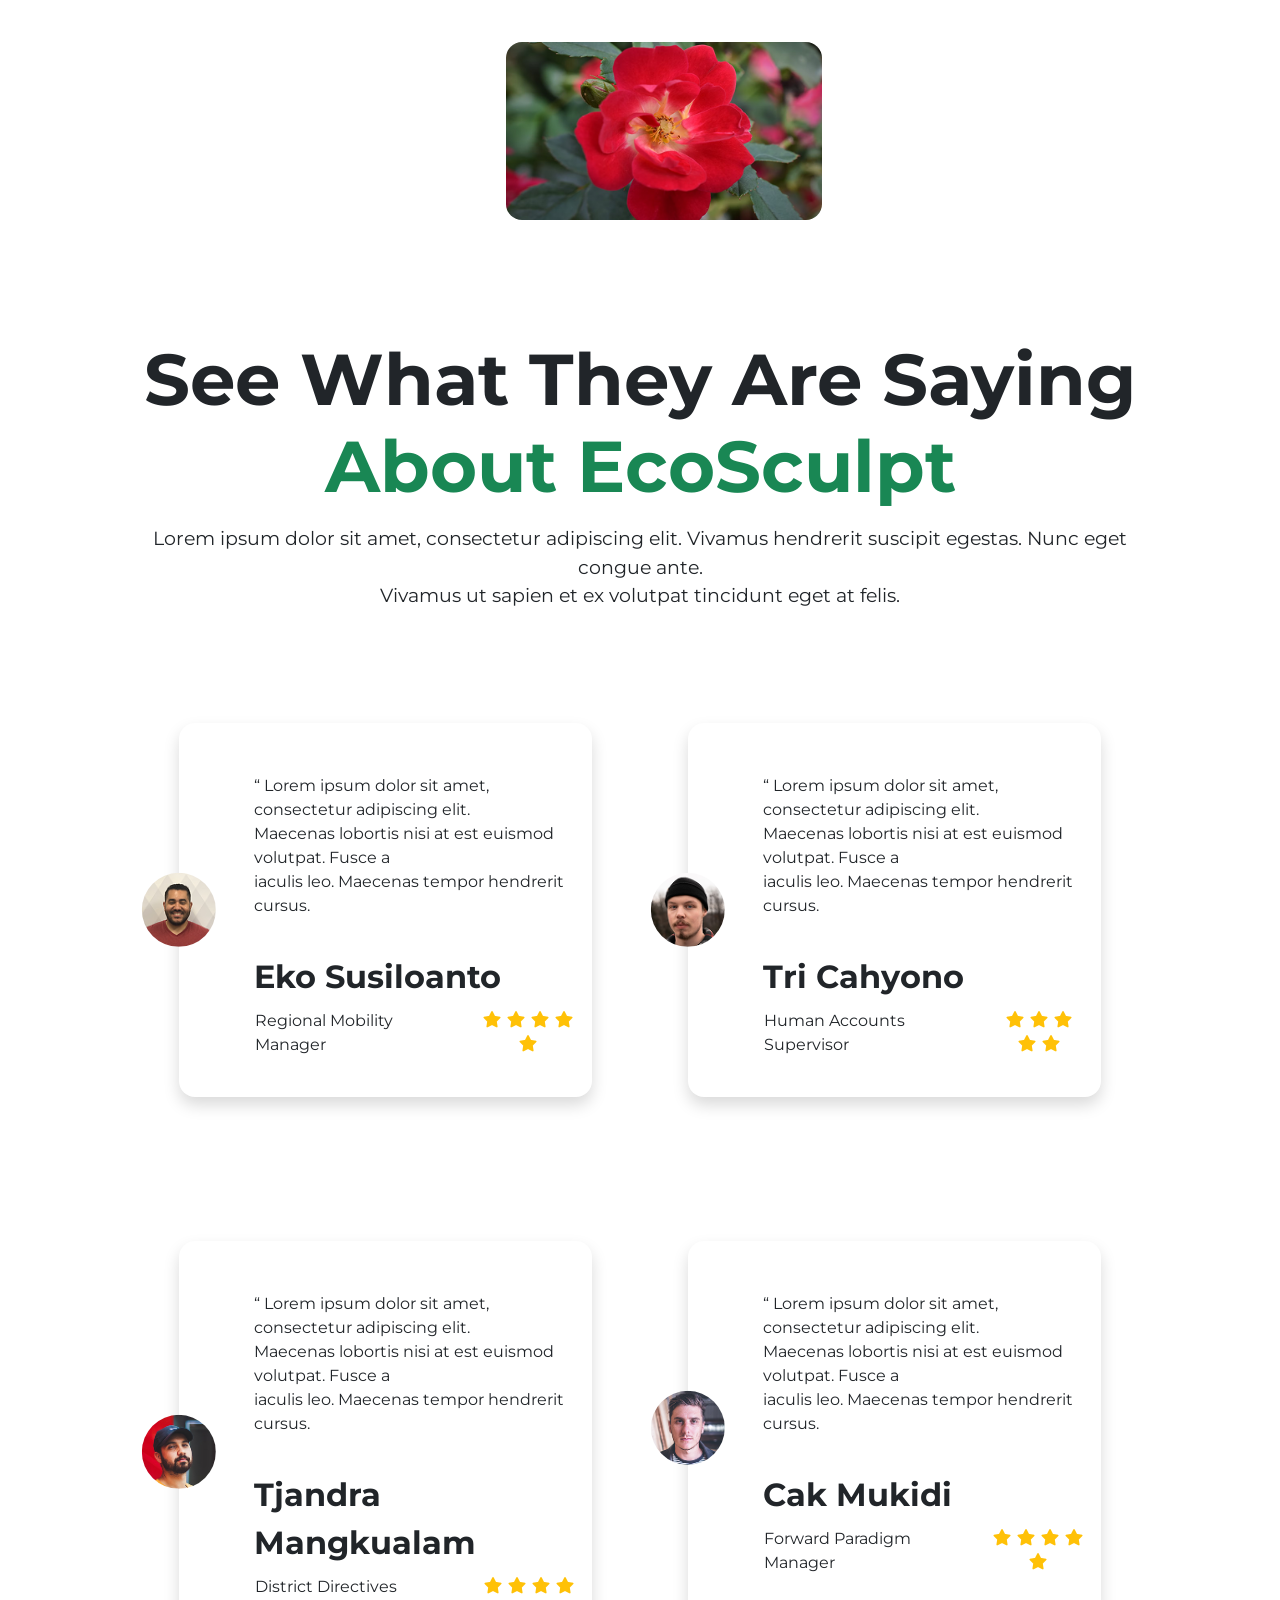
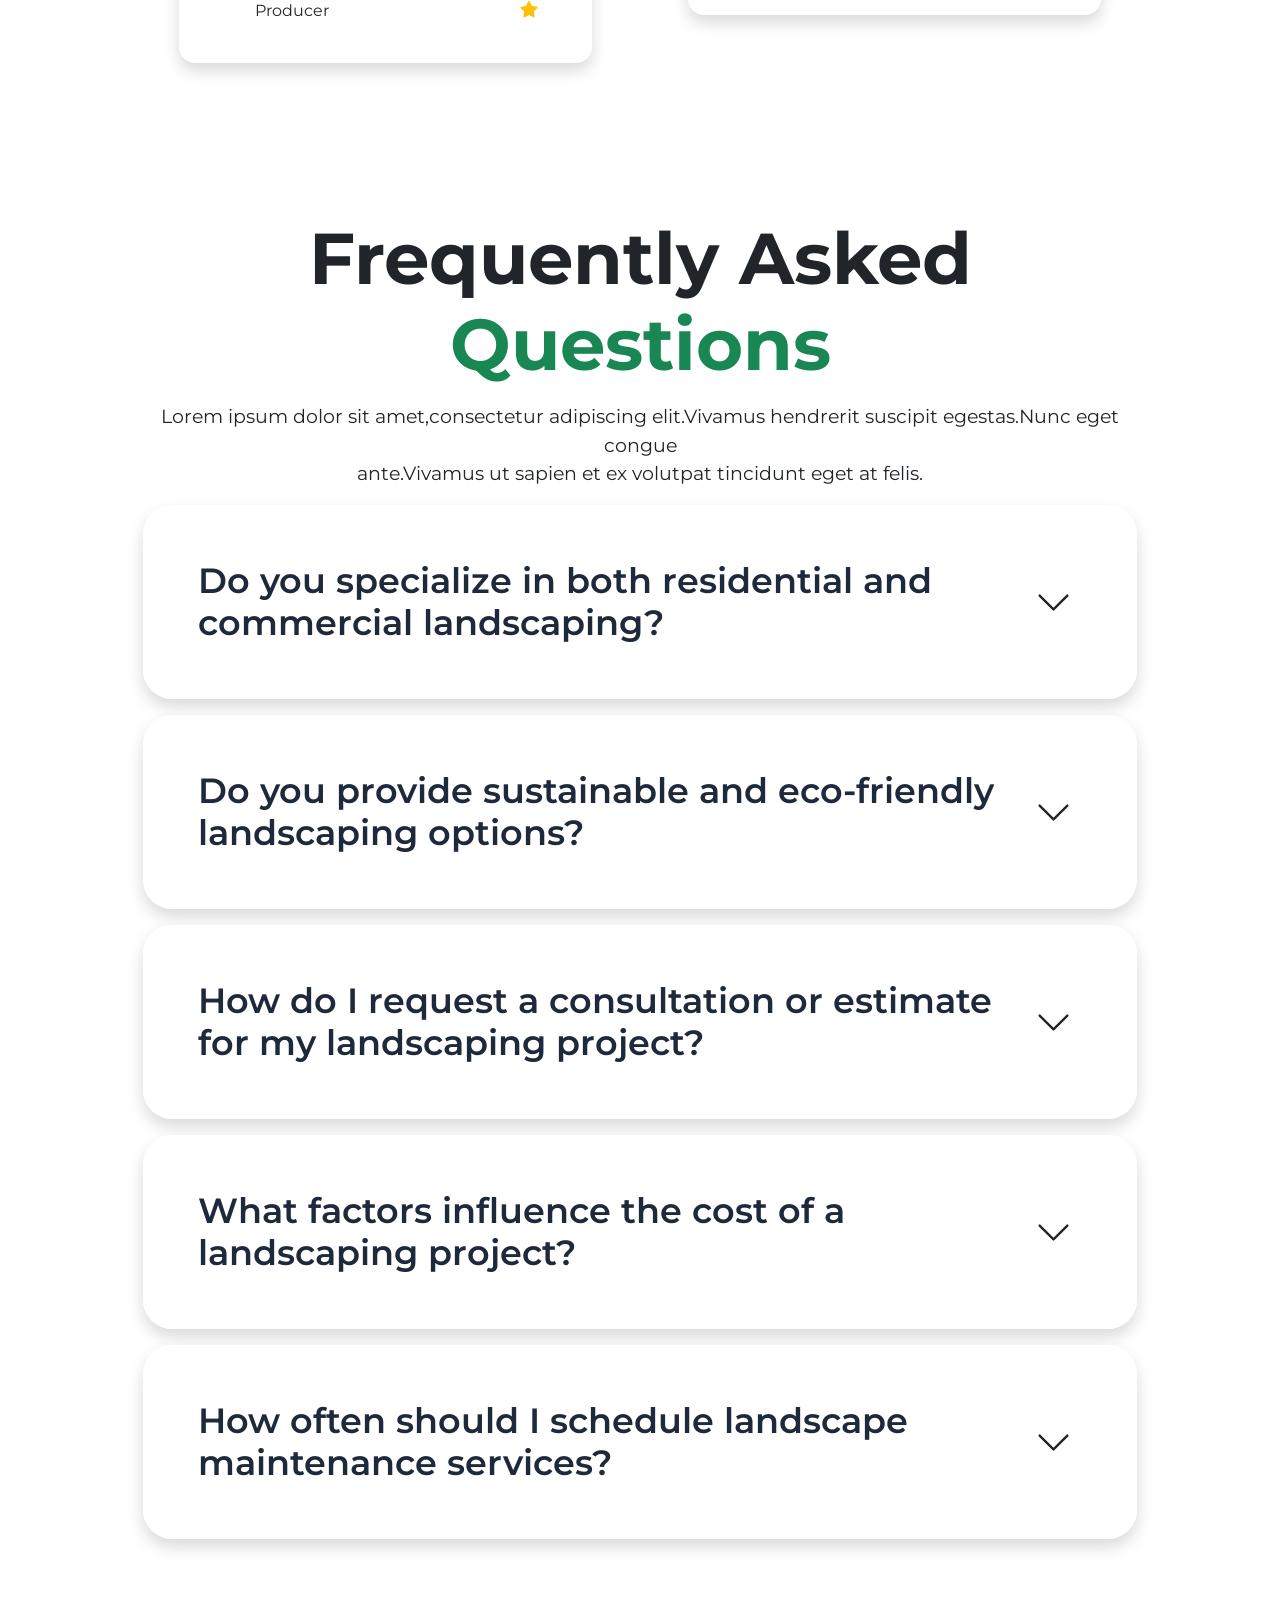
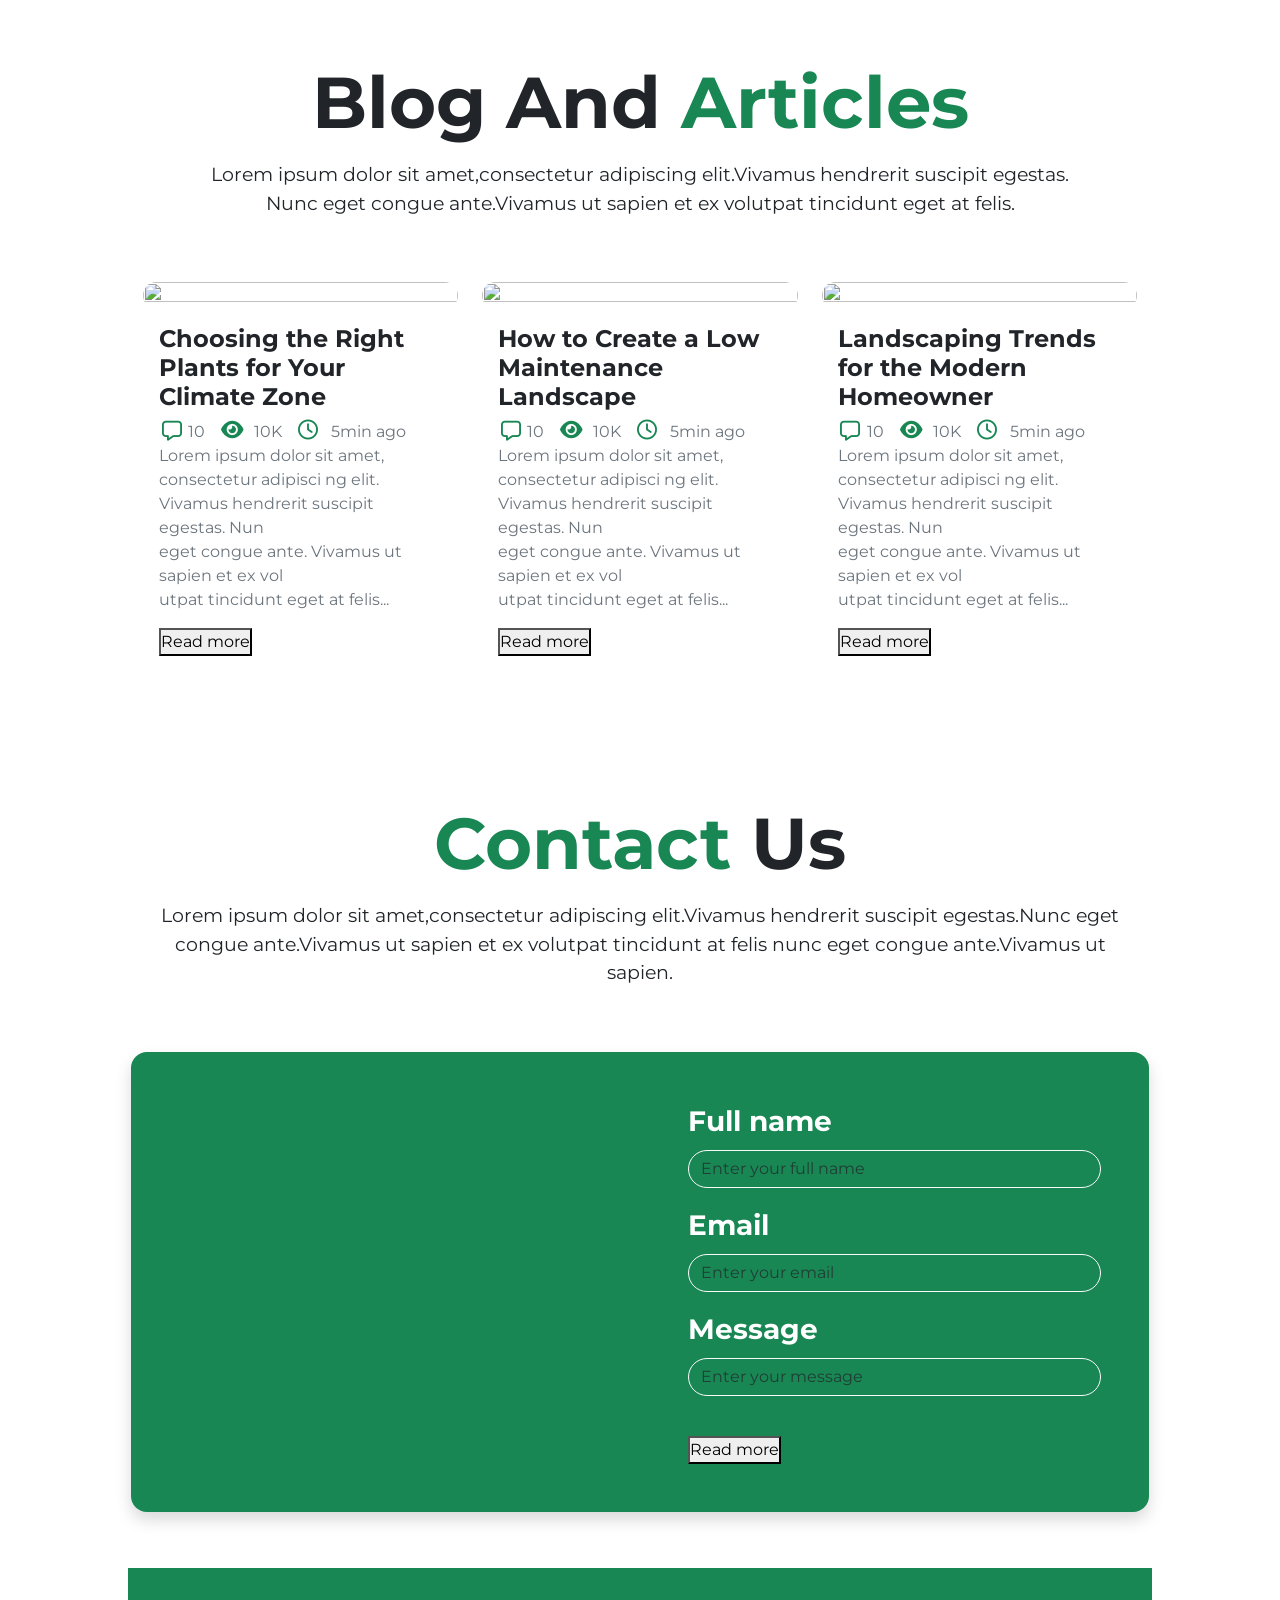
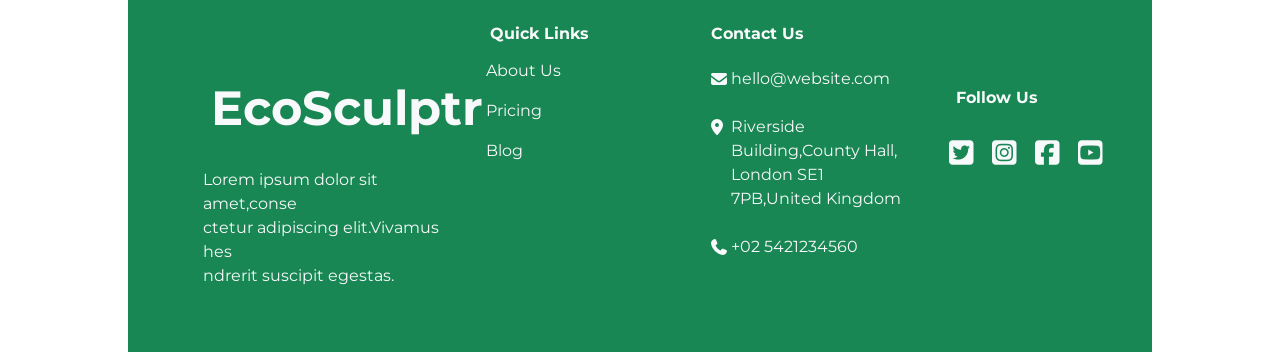
==== commit a1b64e22: "Update index.html" ====
--- a/BOOTSTRAP-TASK/index.html
+++ b/BOOTSTRAP-TASK/index.html
@@ -17,7 +17,7 @@
          <div>
        <nav class="navbar navbar-expand-lg border-bottom border-light-subtle">
           <div class="container-fluid">
-                       <a class="navbar-brand text-light  ps-4" href="#">EcoSculptr</a>
+                       <a class="navbar-brand text-light ms-5 ps-5" href="#">EcoSculptr</a>
                           <button class="navbar-toggler" type="button" data-bs-toggle="collapse" data-bs-target="#navbarSupportedContent" aria-controls="navbarSupportedContent" aria-expanded="false" aria-label="Toggle navigation">
                                   <span class="navbar-toggler-icon"></span>
                            </button>
@@ -86,52 +86,16 @@
     </div>
   </div>
 </div>
-
-
-
-
-
-         
-                    
-            
-            </div>
-              
+            </div>
               </div>
    </section>
-
-
-
-
-
-
-
-
-
-
-
-
-
-
-
-
-
-
-
-
-
-
-
-
-
-
-
     <!--2nd-section-->
     <section class="bg-Emphasi my-container">
            <div class="row">
-            <div class="col-md-9 col-sm-6">
+            <div class="col-md-12 col-sm-6">
                <p class="display-2 fw-bold" >Caring For Your <span class="text-success"> Private </span> <br> <span class="text-success">Plants</span>, Our Expertise</p>
-                <p class="text-body">Lorem ipsum dolor sit amet, consectetur adipiscing elit. Vivamus hendrerit suscipit egestas. Nunc eget <br>
-                   congue ante. Vivamus ut sapien et ex volutpat tincidunt eget at felis.</p>
+                <p class="text-body fs-5">Lorem ipsum dolor sit amet, consectetur adipiscing elit.Vivamus hendrerit suscipit egestas.Nunc eget
+                                     <br>   congue ante. Vivamus ut sapien et ex volutpat tincidunt eget at felis.</p>
             </div>
            </div>
               <div class="row"> 
@@ -139,18 +103,18 @@
                      <div class="card border border-0 rounded-4 shadow mt-5 pb-4 width" >
                          <i class="fa-solid fa-crosshairs text-success display-2 mt-5 mb-3 ms-5"></i>
                          <div class="card-body">
-                             <h5 class="card-title fw-bold fs-1  ms-5 ">Our <span class="text-success">Mission</span> </h5>
-                             <p class="card-text ms-5">Lorem ipsum dolor sit amet, consectetur adipiscing elit. Vivamus <br>
-                                                  hendrerit suscipit egestas. Nunc eget congue ante. Vivamus ut <br>
-                                                  sapien et ex volutpat tincidunt eget at felis.</p>
+                             <h5 class="card-title fw-bold fs-3  ms-5 ">Our <span class="text-success">Mission</span> </h5>
+                             <p class="ms-5">Lorem ipsum dolor sit amet,consectetur adipiscing elit.Vivamus <br>
+                                             hendrerit suscipit egestas.Nunc eget congue ante.Vivamus ut <br>
+                                             sapien et ex volutpat tincidunt eget at felis.</p>
                           </div>
                      </div>
                      <div class="card border border-0 rounded-4 shadow mt-3 pb-4 width">
                          <img src="img/Untitled-1.png" class="card-img-top mt-5 ms-5 mb-3" alt="...">
                          <div class="card-body">
-                             <h5 class="card-title fw-bold fs-1  ms-5 ">Our <span class="text-success">Vision</span> </h5>
-                             <p class="card-text ms-5">Lorem ipsum dolor sit amet, consectetur adipiscing elit. Vivamus <br>
-                                                       hendrerit suscipit egestas. Nunc eget congue ante. Vivamus ut <br>
+                             <h5 class="card-title fw-bold fs-3  ms-5 ">Our <span class="text-success">Vision</span> </h5>
+                             <p class="ms-5">Lorem ipsum dolor sit amet,consectetur adipiscing elit.Vivamus <br>
+                                                       hendrerit suscipit egestas.Nunc eget congue ante.Vivamus ut <br>
                                                        sapien et ex volutpat tincidunt eget at felis.</p>
                           </div>
                      </div>
@@ -190,6 +154,84 @@
                   </div>
                 </div>
     </section>
+     <!--4th-section-->
+     <section class="bg-Emphasi my-container">
+       <div class="row">
+             <div class="col-md-9 col-sm-6 mt-5">
+               <p class="display-2 fw-bold" >Our landscaping <br> work and<span class="text-success"> services</span></p>
+                <p class="text-body">Lorem ipsum dolor sit amet,consectetur adipiscing elit.Vivamus hendrerit suscipit egestas. <br>
+                                     Nunc eget congue ante.Vivamus ut sapien et ex volutpat tincidunt eget at felis.</p>
+            </div>
+       </div>
+       <div class="row ">
+             <div class="col-md-4 col-sm-12">
+               <!--card-1-->
+                <div class="card border h border-0 rounded-4 shadow mt-5 pb-4" style="width:388px;" >
+                         <i class="fa-solid fa-tractor card-text display-3 mt-5 mb-3 ps-4"></i>
+                         <div class="card-body">
+                             <h5 class="card-title fw-bold fs-3 ps-2">Lawn<span class="card-text "> Care</span> </h5>
+                             <p class="ps-2">Lorem ipsum dolor sit amet,consectetur <br> 
+                                                       adipiscing elit.Vivamus hendrerit suscipit <br>
+                                                       egestas.Nunc eget congue ante. </p>
+                          </div>
+                     </div>
+                     <!--card-2-->
+                   <div class="card border h border-0 rounded-4 shadow mt-5 pb-4" style="width:388px;" >
+                         <i class="fa-solid fa-trowel card-text  display-3 mt-5 mb-3 ps-4"></i>
+                         <div class="card-body">
+                             <h5 class="card-title fw-bold fs-3 ps-2">Garden<span class="card-text "> Design</span> </h5>
+                             <p class="ps-2">Lorem ipsum dolor sit amet,consectetur <br> 
+                                                       adipiscing elit.Vivamus hendrerit suscipit <br>
+                                                       egestas.Nunc eget congue ante. </p>
+                          </div>
+                     </div>
+             </div>
+              <div class="col-md-4 col-sm-12 pe-0 pe-md-5">
+               <!--card-3-->
+               <div class="card border h border-0 rounded-4 shadow mt-5 pb-4" style="width:388px;" >
+                         <i class="fa-solid fa-seedling card-text display-3 mt-5 mb-3 ps-4"></i>
+                         <div class="card-body">
+                             <h5 class="card-title fw-bold fs-3 ps-2">Tree and <span class="card-text ">Shrub Care</span> </h5>
+                             <p class="ps-2">Lorem ipsum dolor sit amet,consectetur <br> 
+                                                       adipiscing elit.Vivamus hendrerit suscipit <br>
+                                                       egestas.Nunc eget congue ante. </p>
+                          </div>
+                     </div>
+                     <!--card-4-->
+                   <div class="card border h border-0 rounded-4 shadow mt-5 pb-4" style="width:388px;" >
+                         <i class="fa-solid fa-cloud-showers-heavy card-text display-3 mt-5 mb-3 ps-4"></i>
+                         <div class="card-body">
+                             <h5 class="card-title fw-bold fs-3 ps-2">Water <span class="card-text ">Featuresn</span> </h5>
+                             <p class="ps-2">Lorem ipsum dolor sit amet,consectetur <br> 
+                                             adipiscing elit.Vivamus hendrerit suscipit <br>
+                                             egestas.Nunc eget congue ante. </p>
+                          </div>
+                     </div>
+             </div>
+             <div class="col-md-4 col-sm-12 pe-0 pe-md-5">
+               <!--card-5-->
+               <div class="card border h border-0 rounded-4 shadow mt-5 pb-4" style="width:388px;" >
+                         <i class="fa-solid fa-headset card-text display-3 mt-5 mb-3 ps-4"></i>
+                         <div class="card-body">
+                             <h5 class="card-title fw-bold fs-3 ps-2">Free <span class="card-text ">Consultations</span> </h5>
+                             <p class=" ps-2">Lorem ipsum dolor sit amet,consectetur <br> 
+                                              adipiscing elit.Vivamus hendrerit suscipit <br>
+                                              egestas.Nunc eget congue ante. </p>
+                          </div>
+                     </div>
+                     <!--card-6-->
+                   <div class="card border h border-0 rounded-4 shadow mt-5 pb-4" style="width:388px;" >
+                         <i class="fa-solid fa-cannabis card-text display-3 mt-5 mb-3 ps-4"></i>
+                         <div class="card-body">
+                             <h5 class="card-title fw-bold fs-3 ps-2">Irrigation <span class="card-text ">Systems</span> </h5>
+                             <p class=" ps-2">Lorem ipsum dolor sit amet,consectetur <br> 
+                                                       adipiscing elit.Vivamus hendrerit suscipit <br>
+                                                       egestas.Nunc eget congue ante. </p>
+                          </div>
+                     </div>
+             </div>
+       </div>
+     </section>
      <!--section-6-->
           <section class="bg-Emphasis py-5 my-container my-2">
               <div class="row">
@@ -201,17 +243,17 @@
            </div>
            <div class="row">
             <div class="col-lg-4 col-sm-12 d-flex">
-               <img src="img/col-1.png" class="rounded-4 mt-5 width height" alt="">
+               <img src="img/col-1.png" class="rounded-4 mt-5 width height-1" alt="">
             </div>
             <div class="col-lg-4 col-sm-12 ">
                 <div class="d-flex">
-               <img src="img/col-2.png" class="rounded-4 mt-5  width height-1 " alt="">
-               <img src="img/col-3.png" class="rounded-4 mt-5 ms-5 width height-1" alt=""> 
+               <img src="img/col-2.png" class="rounded-4 mt-5 ms-0 ms-md-4 width height-1 " alt="">
+               <img src="img/col-3.png" class="rounded-4 mt-5 ms-4 width height-1" alt=""> 
                 </div>
-               <img src="img/col-4.png" class="rounded-4 mt-5 " style="width: 100%; height: 34%;" alt="">
+               <img src="img/col-4.png" class="rounded-4 mt-5 ms-0 ms-md-4 " style="width: 100%; height: 34%;" alt="">
             </div>
             <div class="col-lg-4 col-sm-12 d-flex">
-               <img src="img/col-5.png" class="rounded-4 mt-5 ms-0 ms-lg-5 width height" alt="">
+               <img src="img/col-5.png" class="rounded-4 mt-5 ms-0 ms-lg-5 width height-1" alt="">
             </div>
             </div>
            </div>
@@ -230,14 +272,14 @@
                     <!--1st card-->
                      <div class="card border h position-relative border-0 rounded-4 shadow mt-5 pb-4 width" >
                          <div class="card-body">
-                            <p class="card-text margin-top-left">“ Lorem ipsum dolor sit amet, consectetur adipiscing elit. <br> 
+                            <p class=" margin-top-left">“ Lorem ipsum dolor sit amet, consectetur adipiscing elit. <br> 
                                                       Maecenas lobortis nisi at est euismod volutpat. Fusce a <br>
                                                       iaculis leo. Maecenas tempor hendrerit cursus. </p>
                                
                                 <div>                      
                              <p class="card-title fw-bold fs-2  margin-top-left">Eko Susiloanto</p></div>
                              <div class="d-flex justify-contact-space-between" > 
-                              <span class="card-text margin-left-2 me-5"> Regional Mobility Manager</span>
+                              <span class="margin-left-2 me-5"> Regional Mobility Manager</span>
                                 
                                     <div class="text-center">
                                      <i class="fa-solid fa-star text-warning"></i>
@@ -255,7 +297,7 @@
                     <!--2nd card-->
                       <div class="card border h position-relative border-0 rounded-4 shadow mt-5 pb-4 width" >
                          <div class="card-body">
-                            <p class="card-text margin-top-left">“ Lorem ipsum dolor sit amet, consectetur adipiscing elit. <br> 
+                            <p class=" margin-top-left">“ Lorem ipsum dolor sit amet, consectetur adipiscing elit. <br> 
                                                       Maecenas lobortis nisi at est euismod volutpat. Fusce a <br>
                                                       iaculis leo. Maecenas tempor hendrerit cursus. </p>
                                 
@@ -263,7 +305,7 @@
                              <p class="card-title fw-bold fs-2  margin-top-left">Tri Cahyono</p>
                                 </div>
                          <div class="d-flex justify-contact-space-between" >    
-                           <span class="card-text margin-left-2 me-5"> Human Accounts Supervisor</span>
+                           <span class="margin-left-2 me-5"> Human Accounts Supervisor</span>
                                     <div class="text-center">
                                      <i class="fa-solid fa-star text-warning"></i>
                                      <i class="fa-solid fa-star text-warning"></i>
@@ -282,14 +324,14 @@
                     <!--3rd card-->
                      <div class="card border h position-relative border-0 rounded-4 shadow mt-5 pb-4 width" >
                          <div class="card-body">
-                            <p class="card-text margin-top-left">“ Lorem ipsum dolor sit amet, consectetur adipiscing elit. <br> 
+                            <p class="margin-top-left">“ Lorem ipsum dolor sit amet, consectetur adipiscing elit. <br> 
                                                       Maecenas lobortis nisi at est euismod volutpat. Fusce a <br>
                                                       iaculis leo. Maecenas tempor hendrerit cursus. </p>
                                
                                 <div>                      
                              <p class="card-title fw-bold fs-2  margin-top-left">Tjandra Mangkualam</p></div>
                              <div class="d-flex justify-contact-space-between" > 
-                              <span class="card-text margin-left-2 me-5"> District Directives Producer</span>
+                              <span class="margin-left-2 me-5"> District Directives Producer</span>
                                 
                                     <div class="text-center">
                                      <i class="fa-solid fa-star text-warning"></i>
@@ -307,7 +349,7 @@
                     <!--4th card-->
                       <div class="card border h position-relative border-0 rounded-4 shadow mt-5 pb-4 width" >
                          <div class="card-body">
-                            <p class="card-text margin-top-left">“ Lorem ipsum dolor sit amet, consectetur adipiscing elit. <br> 
+                            <p class=" margin-top-left">“ Lorem ipsum dolor sit amet, consectetur adipiscing elit. <br> 
                                                       Maecenas lobortis nisi at est euismod volutpat. Fusce a <br>
                                                       iaculis leo. Maecenas tempor hendrerit cursus. </p>
                                 
@@ -315,7 +357,7 @@
                              <p class="card-title fw-bold fs-2  margin-top-left">Cak Mukidi</p>
                                 </div>
                          <div class="d-flex justify-contact-space-between" >    
-                           <span class="card-text margin-left-2 me-5"> Forward Paradigm Manager</span>
+                           <span class="margin-left-2 me-5"> Forward Paradigm Manager</span>
                                     <div class="text-center">
                                      <i class="fa-solid fa-star text-warning"></i>
                                      <i class="fa-solid fa-star text-warning"></i>
@@ -418,18 +460,173 @@
             </div>
            </div>
           </section>
+          <!--section-9-->
+          <section class="bg-Emphasis py-5 my-container my-2">
+                 <div class="row">
+            <div class="col-12 text-center ">
+               <p class="display-2 fw-bold" >Blog And <span class="text-success ">Articles</span>
+                <p class="text-body mt-1">Lorem ipsum dolor sit amet,consectetur adipiscing elit.Vivamus hendrerit suscipit egestas. <br>
+                                          Nunc eget congue ante.Vivamus ut sapien et ex volutpat tincidunt eget at felis.</p>
+            </div>
+           </div>
+             <div class="row">
+             <div class="col-md-4 col-sm-12">
+               <!--card-1-->
+                  <div class="card border border-0 rounded-4 mt-5 pb-4 width" >
+                         <img src="img/Frame 867.png" class="rounded-4 width height" alt="">
+                         <div class="card-body">
+                             <h5 class="card-title fw-bold fs-4 ">Choosing the Right Plants for Your Climate Zone</h5>
+                             <div class="d-flex">
+                                <i class="fa-regular fa-message text-success fs-5"></i>
+                                <span class="text-secondary ps-1">10</span>
+                                <i class="fa-solid fa-eye text-success fs-5 ps-3"></i>
+                                <span class="text-secondary ps-4">10K</span>
+                                <i class="fa-regular fa-clock text-success fs-5 ps-3"></i>
+                                <span class="text-secondary ps-4">5min ago</span>
+                             </div>
+                             <p class="text-secondary">Lorem ipsum dolor sit amet, consectetur adipisci
+                                                       ng elit. Vivamus hendrerit suscipit egestas. Nun <br>
+                                                       eget congue ante. Vivamus ut sapien et ex vol <br>
+                                                       utpat tincidunt eget at felis...</p>
+                             <button class="read-btn "><span>Read more</span></button>
+                          </div>
+                     </div>
+             </div>
+             <!--card-2-->
+             <div class="col-md-4 col-sm-12">
+                  <div class="card border border-0 rounded-4 mt-5 pb-4 width" >
+                         <img src="img/Frame 867 (1).png" class="rounded-4 width height" alt="">
+                         <div class="card-body">
+                             <h5 class="card-title fw-bold fs-4 ">How to Create a Low Maintenance Landscape</h5>
+                             <div class="d-flex">
+                                <i class="fa-regular fa-message text-success fs-5"></i>
+                                <span class="text-secondary ps-1">10</span>
+                                <i class="fa-solid fa-eye text-success fs-5 ps-3"></i>
+                                <span class="text-secondary ps-4">10K</span>
+                                <i class="fa-regular fa-clock text-success fs-5 ps-3"></i>
+                                <span class="text-secondary ps-4">5min ago</span>
+                             </div>
+                             <p class="text-secondary">Lorem ipsum dolor sit amet, consectetur adipisci
+                                                       ng elit. Vivamus hendrerit suscipit egestas. Nun <br>
+                                                       eget congue ante. Vivamus ut sapien et ex vol <br>
+                                                       utpat tincidunt eget at felis...</p>
+                             <button class="read-btn "><span>Read more</span></button>
+                          </div>
+                     </div>
+             </div>
+             <!--card-3-->
+             <div class="col-md-4 col-sm-12">
+                  <div class="card border border-0 rounded-4 mt-5 pb-4 width" >
+                         <img src="img/Frame 867 (2).png" class="rounded-4 width height" alt="">
+                         <div class="card-body">
+                             <h5 class="card-title fw-bold fs-4 ">Landscaping Trends for the Modern Homeowner</h5>
+                             <div class="d-flex">
+                                <i class="fa-regular fa-message text-success fs-5"></i>
+                                <span class="text-secondary ps-1">10</span>
+                                <i class="fa-solid fa-eye text-success fs-5 ps-3"></i>
+                                <span class="text-secondary ps-4">10K</span>
+                                <i class="fa-regular fa-clock text-success fs-5 ps-3"></i>
+                                <span class="text-secondary ps-4">5min ago</span>
+                             </div>
+                             <p class="text-secondary">Lorem ipsum dolor sit amet, consectetur adipisci
+                                                       ng elit. Vivamus hendrerit suscipit egestas. Nun <br>
+                                                       eget congue ante. Vivamus ut sapien et ex vol <br>
+                                                       utpat tincidunt eget at felis...</p>
+                             <button class="read-btn "><span>Read more</span></button>
+                          </div>
+                     </div>
+             </div>
+             </div>
+            </section>
+            <!--section-10-->
+            <section class="bg-Emphasis py-5 my-container my-2">
+                   <div class="row">
+            <div class="col-12 text-center ">
+               <p class="display-2 fw-bold" ><span class="text-success ">Contact </span>Us</p>
+                <p class="text-body mt-1">Lorem ipsum dolor sit amet,consectetur adipiscing elit.Vivamus hendrerit suscipit egestas.Nunc eget <br>
+                                          congue  ante.Vivamus ut sapien et ex volutpat tincidunt at felis nunc eget congue ante.Vivamus ut sapien.</p>
+            </div>
+           </div>
+                   <div class="row mt-5">
+                   <div class="card border-0 rounded-4 shadow overflow-hidden bg-success text-white">
+               <div class="row"> 
+                
+                <div class="col-md-6 d-none d-md-block">
+                    <img src="img/Image Placeholder (5).png" alt="">
+                </div>
 
+                <div class="col-md-6 col-sm-12 p-5 d-flex flex-column justify-content-center">
+                    <form>
+                        <div class="mb-3">
+                            <label class="form-label fs-3 fw-bold">Full name</label>
+                            <input type="text" class="form-control rounded-pill bg-transparent text-light border-light placeholder-light" placeholder="Enter your full name">
+                        </div>
+                        <div class="mb-3">
+                            <label class="form-label fs-3 fw-bold">Email</label>
+                            <input type="email" class="form-control rounded-pill bg-transparent text-light border-light placeholder-light" placeholder="Enter your email">
+                        </div>
+                        <div class="mb-4">
+                            <label class="form-label fs-3 fw-bold">Message</label>
+                            <input type="text" class="form-control rounded-pill bg-transparent text-light border-light placeholder-light" placeholder="Enter your message">
+                        </div>
+                         <button class="read-btn-2 mt-3"><span>Read more</span></button>
+                    </form>
+                </div>
 
+            </div>
+        </div>  
+                   </div>
+            </section>
+          <section class="bg-success py-5 my-container my-2" >
+              <div class="container ">
+  <div class="row">
+    <div class="col-4">
+         <a class="navbar-brand text-light mt-5 p-2 ms-5" href="#">EcoSculptr</a>
+             <p class="mt-3 text-light ms-5 ">Lorem ipsum dolor sit amet,conse <br>
+                                        ctetur adipiscing elit.Vivamus hes <br>
+                                        ndrerit suscipit egestas. </p>
+    </div>
+    <div class="col">
+      <div class="text-light">
+      <h6 class="mt-2 ms-1 fw-bold">Quick Links</h6>
+      <p class="mt-1 ms-1"></p>About Us</p>
+      <p class="mt-1 ms-1"></p>Pricing</p>
+      <p class="mt-1 ms-1"></p>Blog</p>
+      </div>
+    </div>
+    <div class="col">
+      <div class="text-light">
+      <h6 class="text-light mt-2 ms-1 fw-bold">Contact Us</h6>
+      <div class="d-flex text-light mt-4">
+      <i class="fa-solid fa-envelope p-1"></i>
+      <p class="ms-1"></p>hello@website.com</p>
+      </div>
+       <div class="d-flex text-light mt-4">
+      <i class="fa-solid fa-location-dot p-1"></i>
+      <p class="ms-1"></p>Riverside Building,County Hall,
+                                          London SE1 7PB,United Kingdom</p>
+      </div>
+       <div class="d-flex text-light mt-4">
+      <i class="fa-solid fa-phone p-1"></i>
+      <p class="ms-1"></p>+02 5421234560</p>
+      </div>
+      </div>
+    </div>
+    <div class="col ">
+      <div class="text-light">
+      <h6 class="mt-5 ms-1 p-4  fw-bold">Follow Us</h6>
+      </div> 
+     <div class="d-flex text-light fs-3 ">
+      <i class="fa-brands fa-square-twitter ms-3"></i>
+      <i class="fa-brands fa-square-instagram ms-2"></i>
+      <i class="fa-brands fa-square-facebook ms-2"></i>
+      <i class="fa-brands fa-square-youtube ms-2"></i>
 
-
-
-
-
-
-
-
-
-
+      </div>
+    </div>
+  </div>
+</div>
+          </section>
     <script src="https://cdn.jsdelivr.net/npm/bootstrap@5.3.8/dist/js/bootstrap.bundle.min.js" integrity="sha384-FKyoEForCGlyvwx9Hj09JcYn3nv7wiPVlz7YYwJrWVcXK/BmnVDxM+D2scQbITxI" crossorigin="anonymous"></script>
   </body>
-</html>+</html>
--- a/BOOTSTRAP-TASK/CSS/style.css
+++ b/BOOTSTRAP-TASK/CSS/style.css
@@ -197,8 +197,8 @@
     padding: 55px;
 }
 .accordion-button:not(.collapsed) {
-  background-color: #198754; /* اللون الأخضر الجميل اللي في تصميمك */
-  color: #ffffff; /* كتابة بيضاء */
+  background-color: #198754; 
+  color: #ffffff; 
 }
 .accordion-collapse {
   background-color: #198754;
@@ -226,4 +226,4 @@
 }
 .h{
     background-color: #ffffff;
-}+}
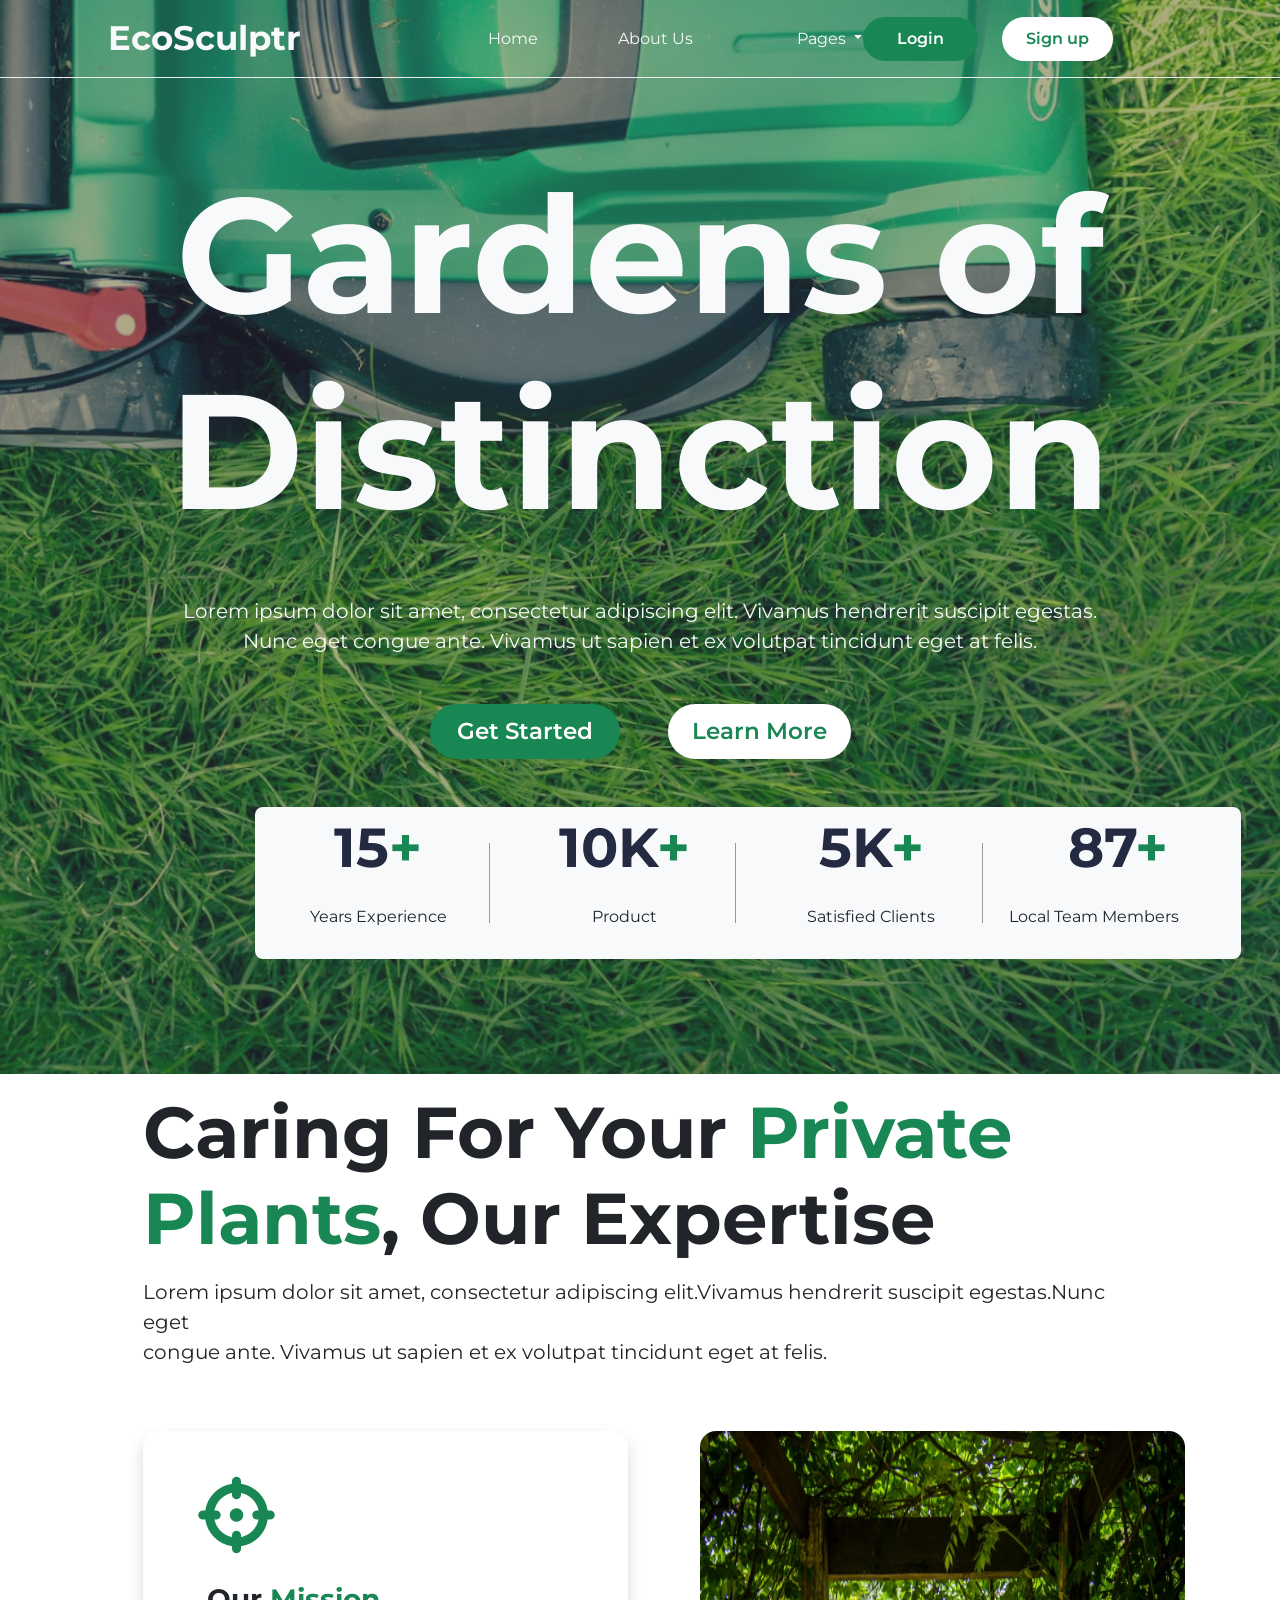
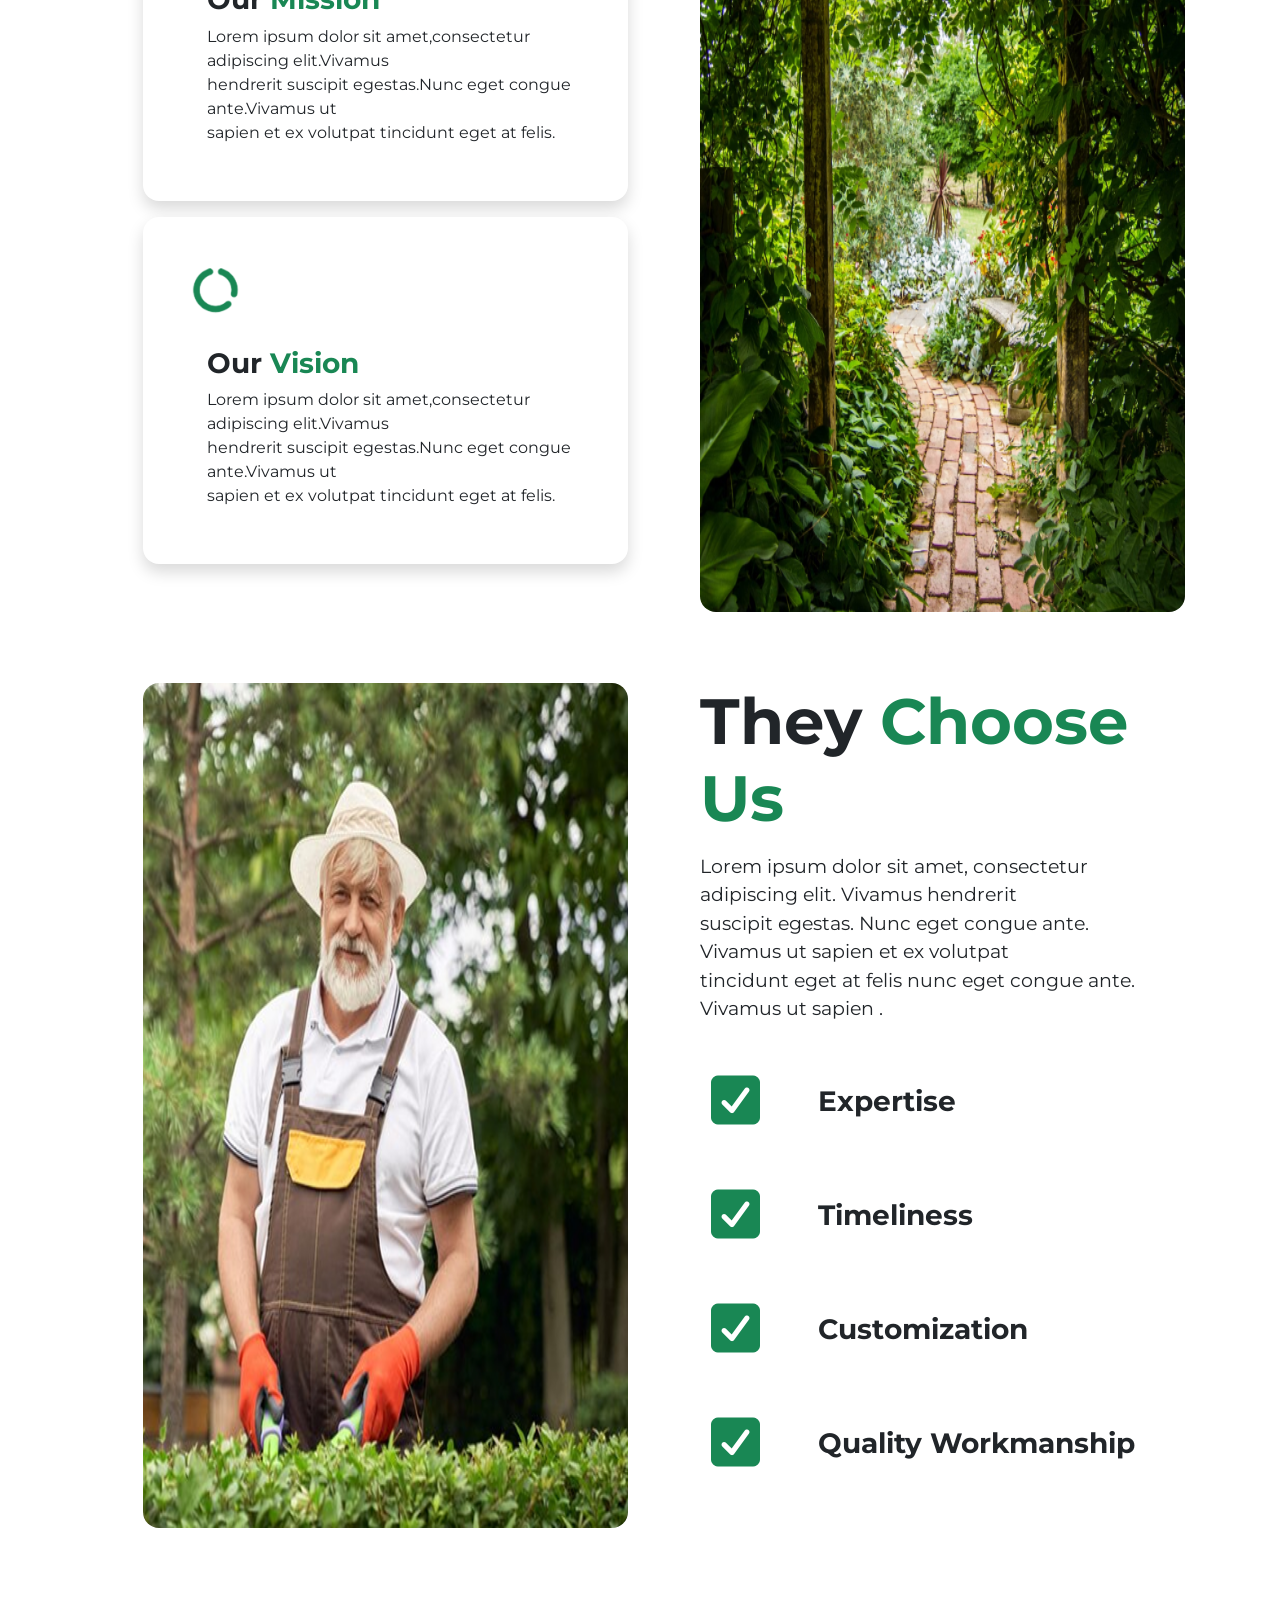
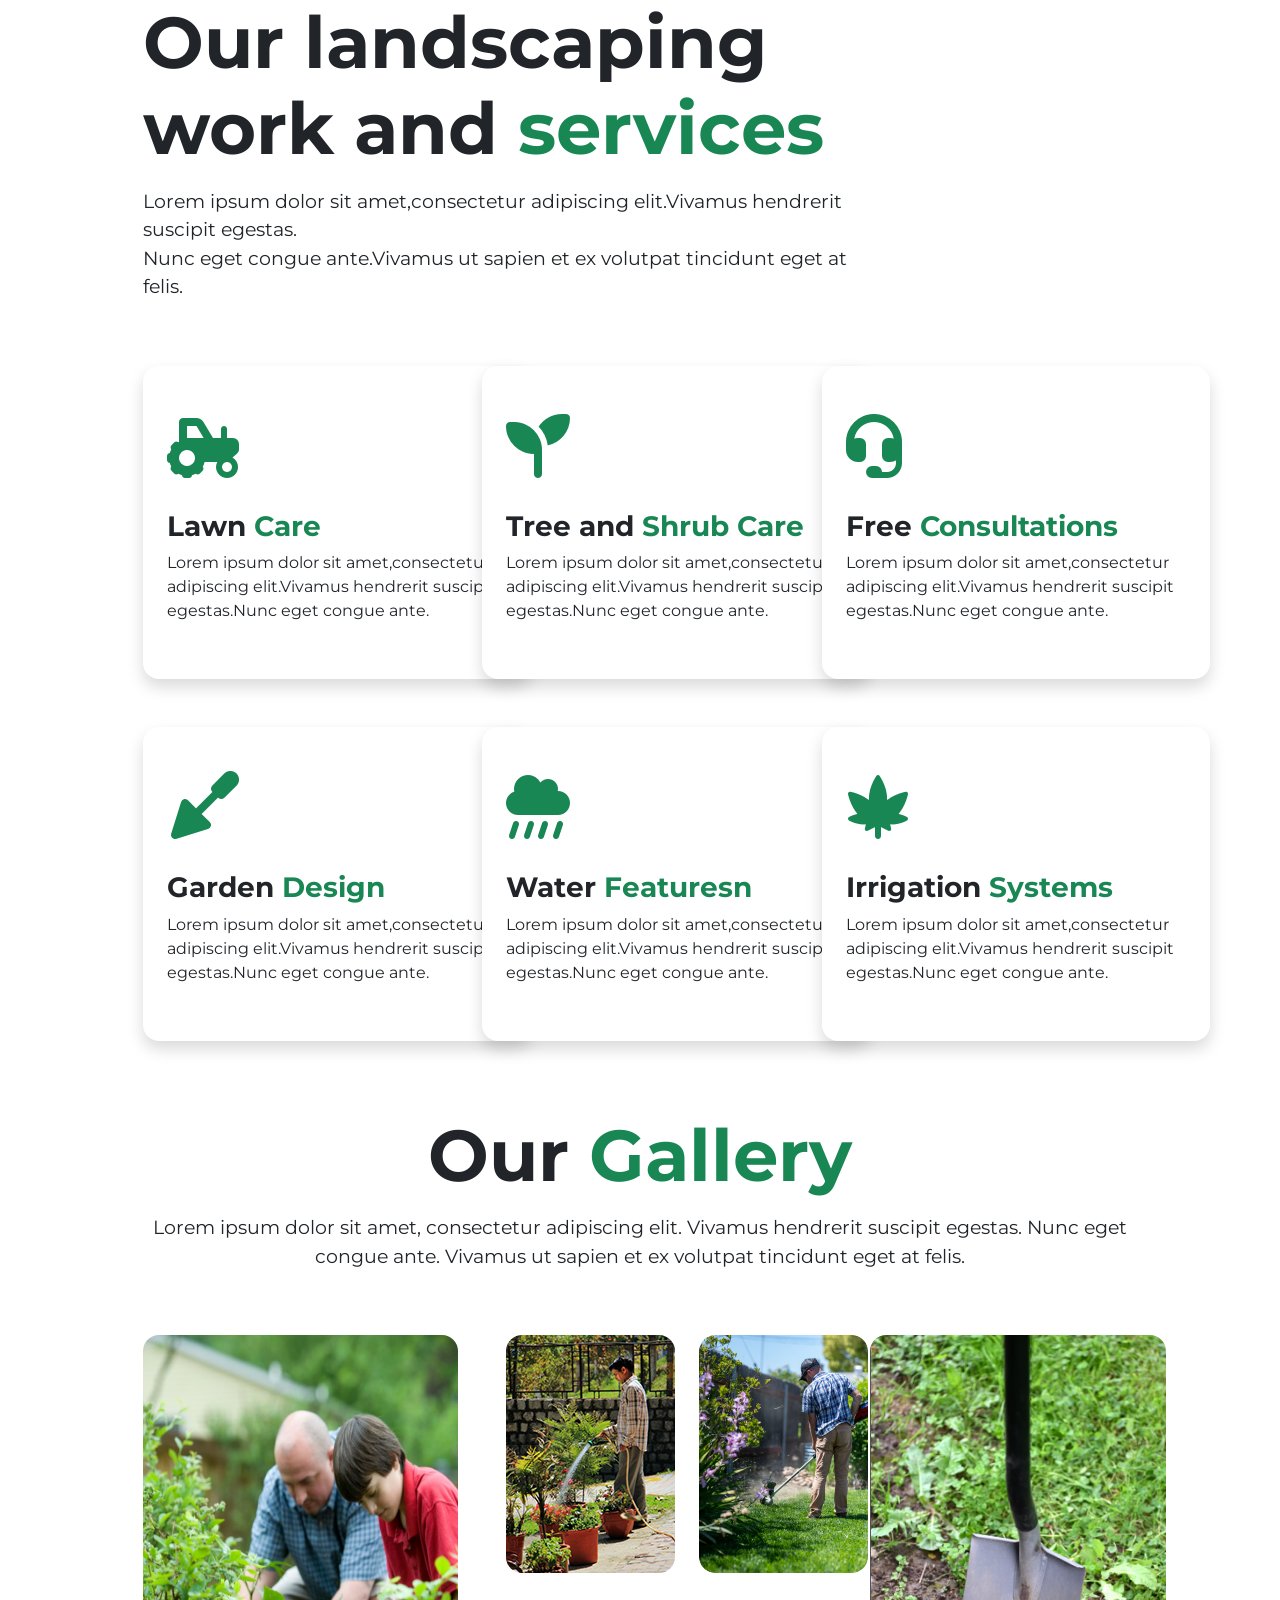
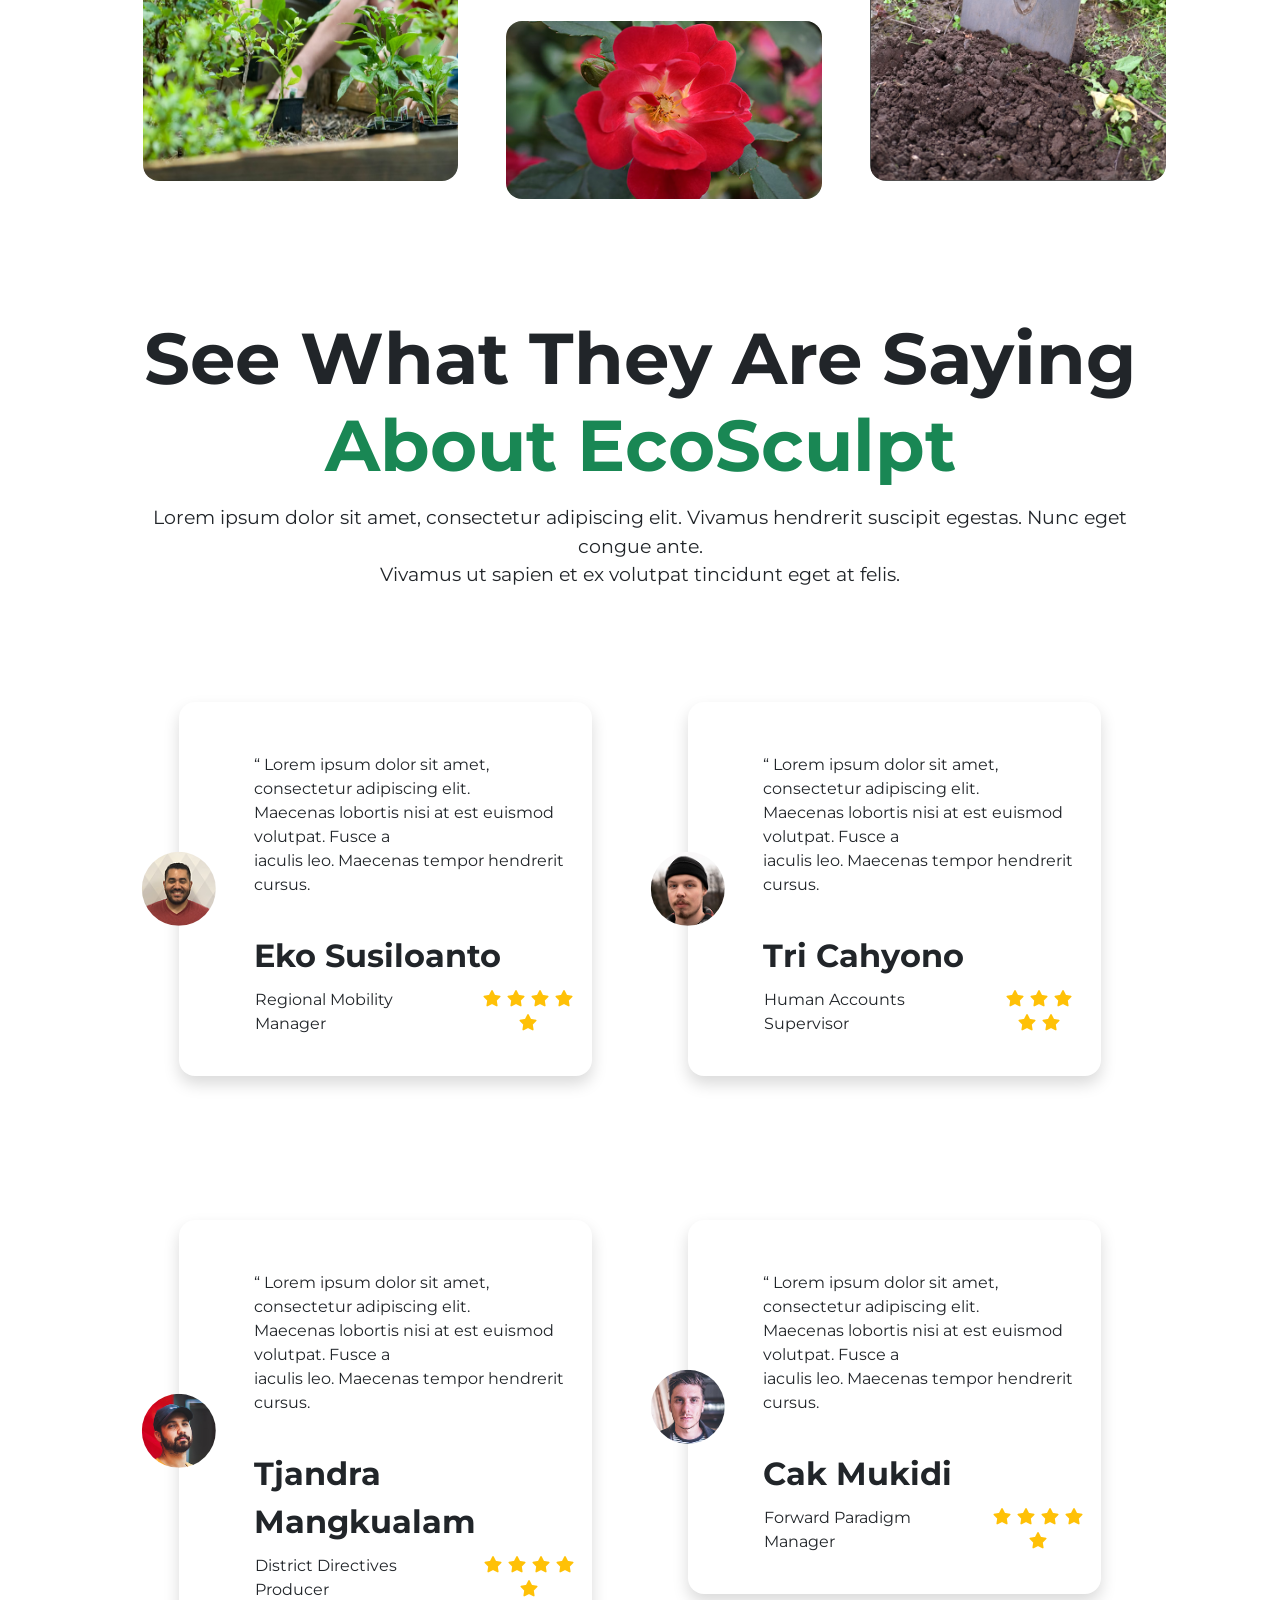
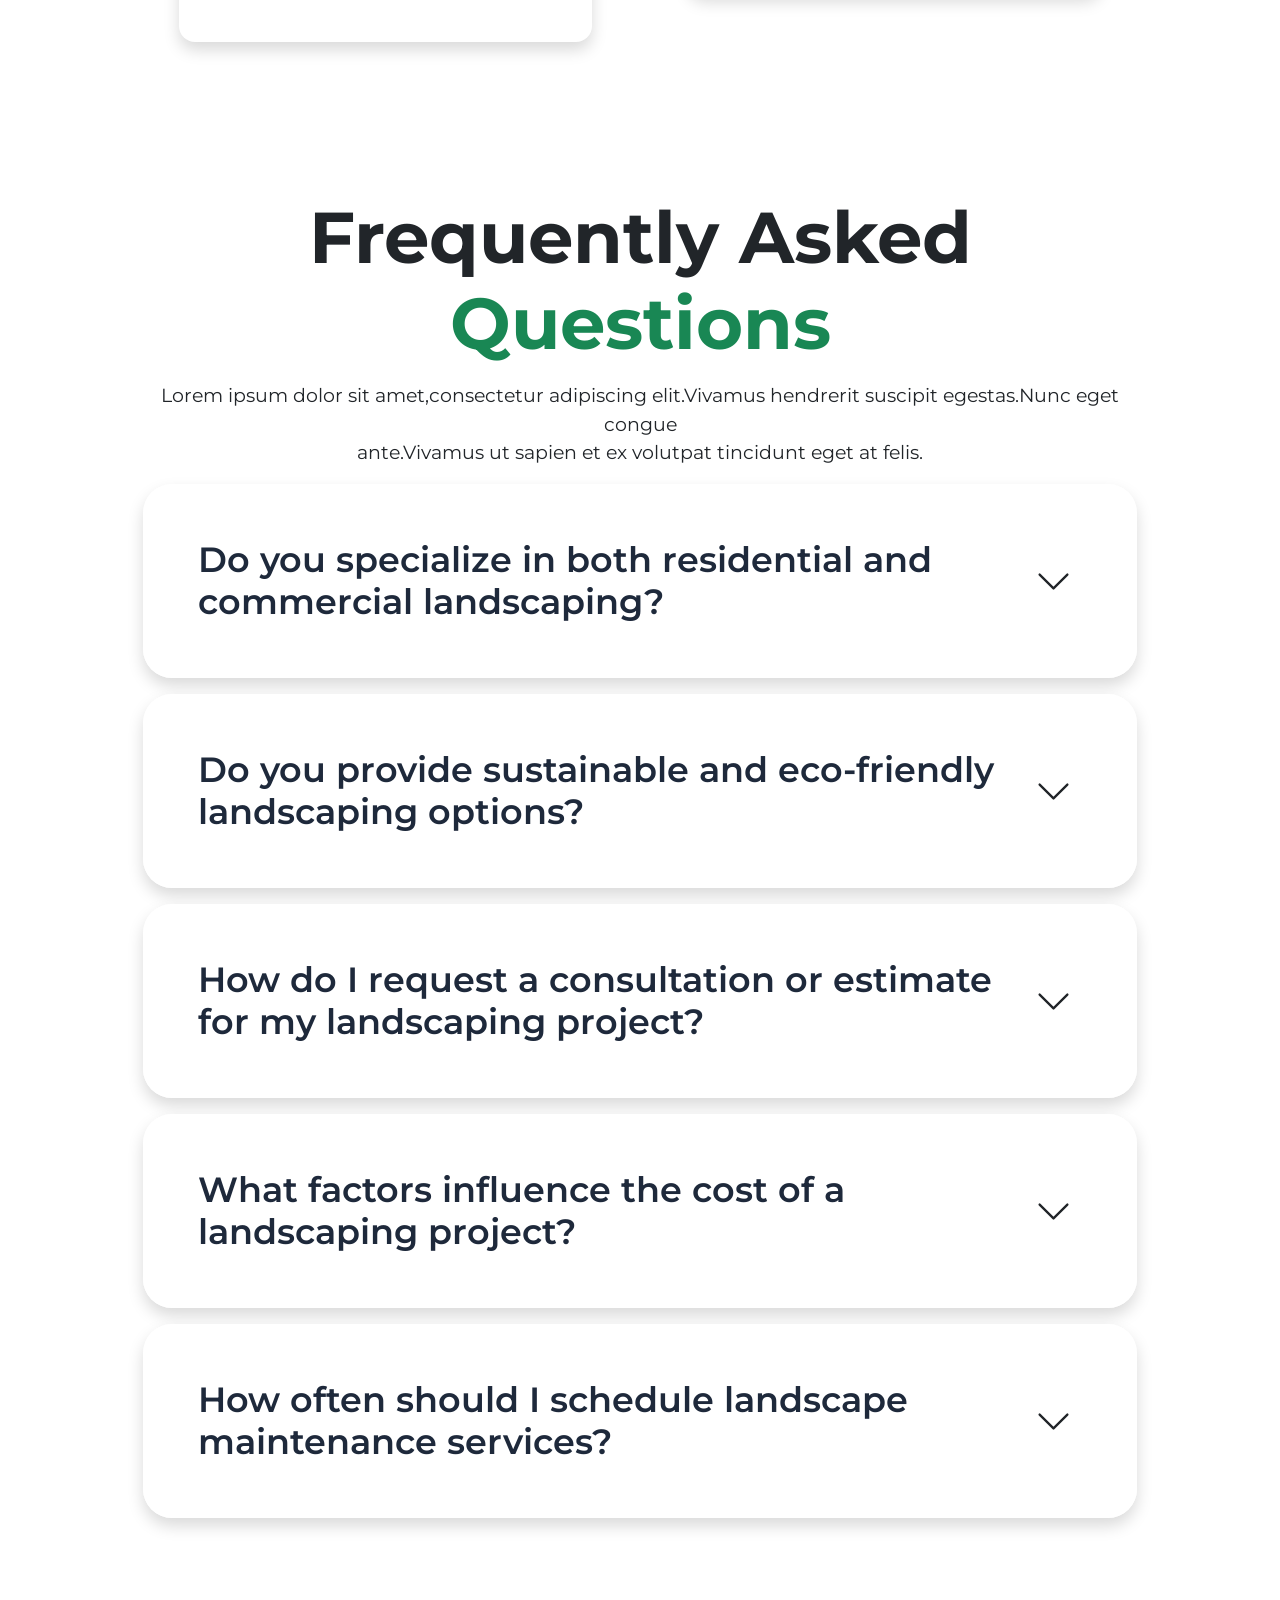
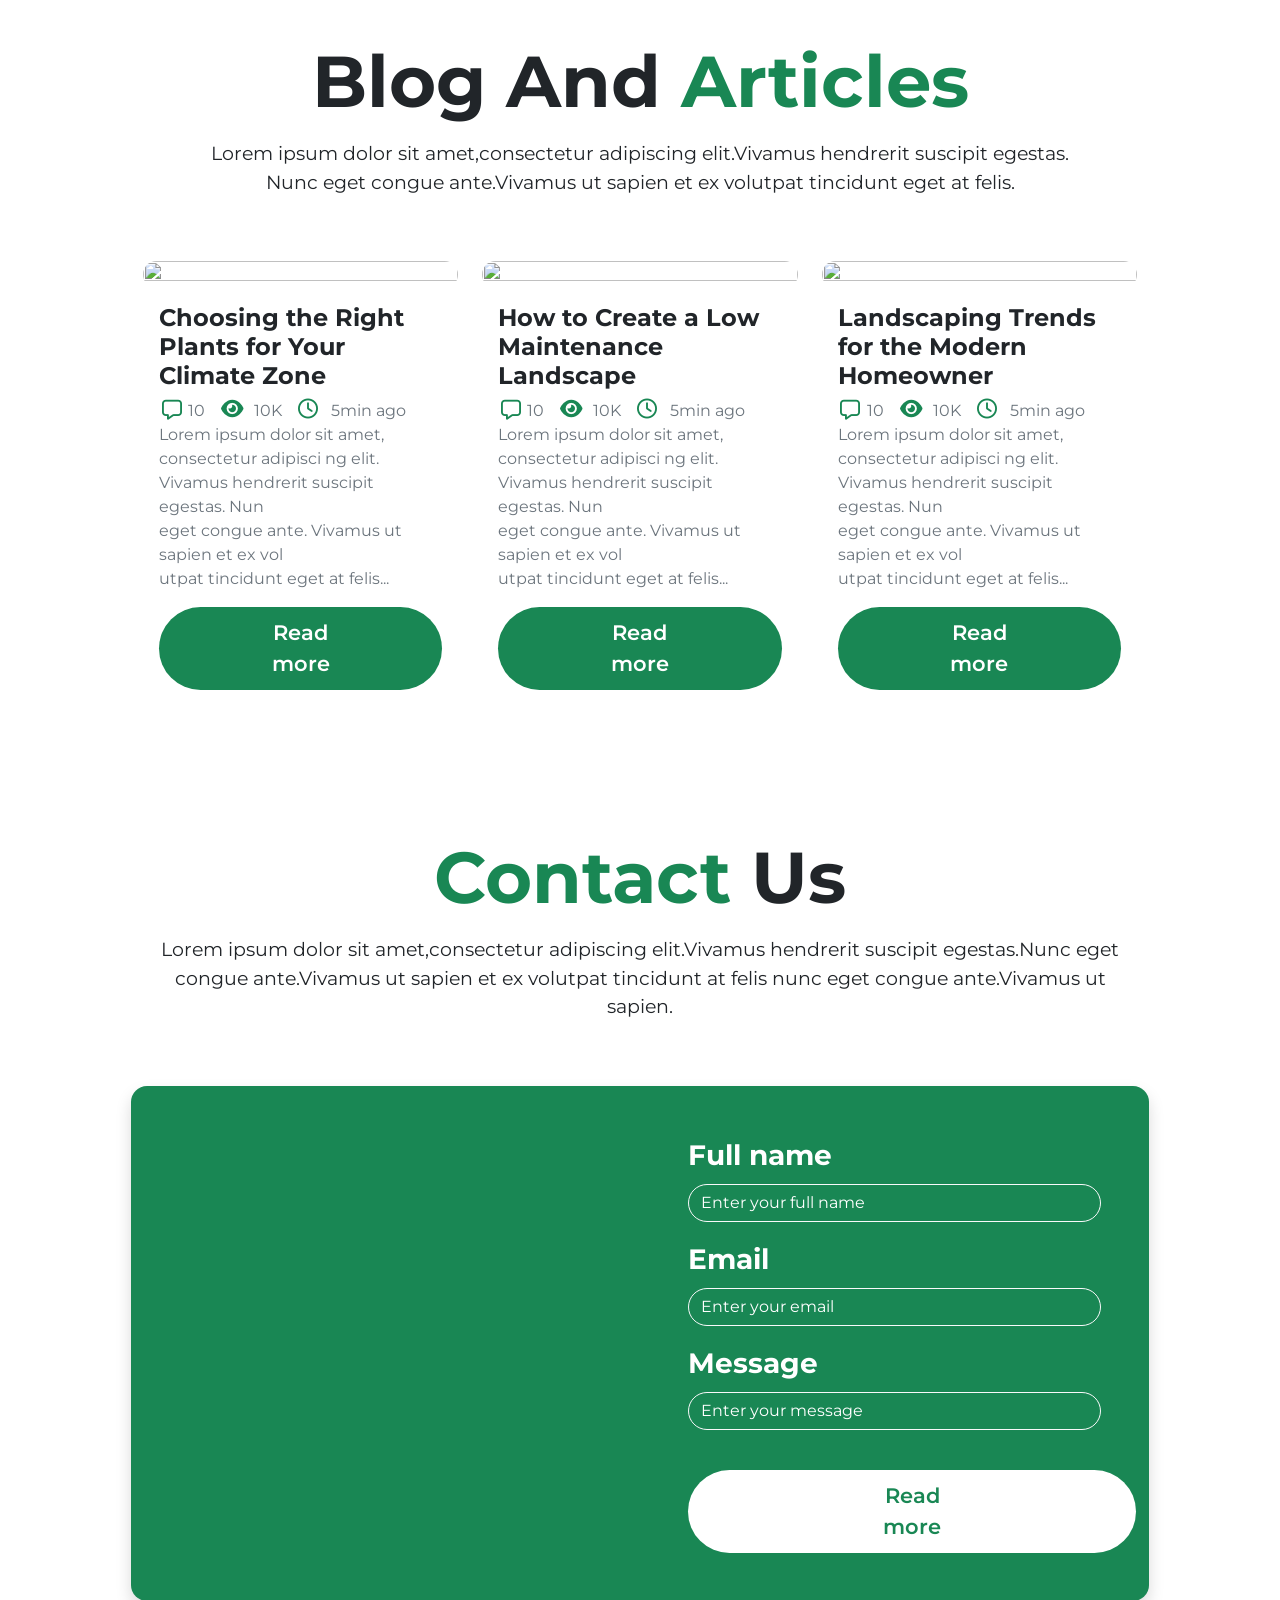
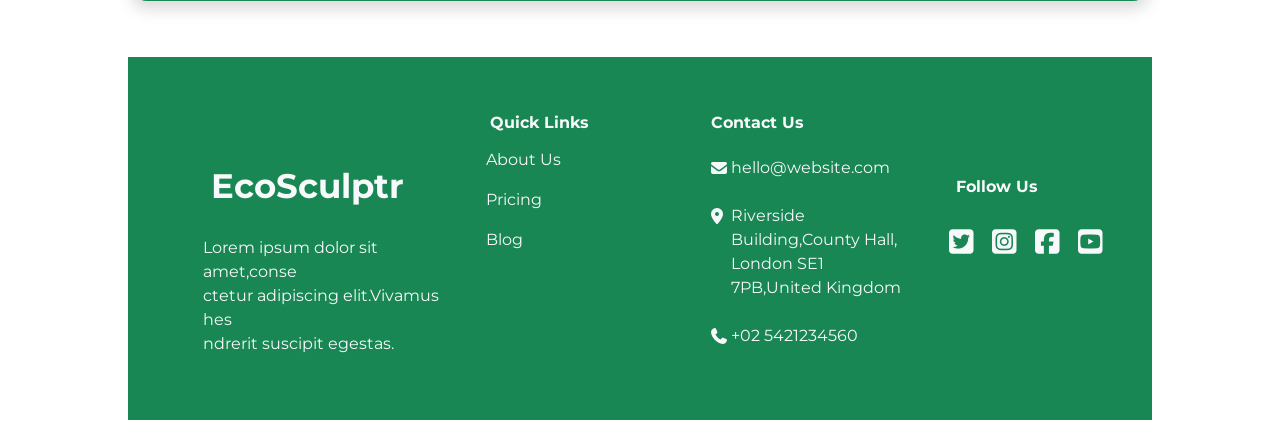
==== commit 4dc380e0: "." ====
--- a/BOOTSTRAP-TASK/index.html
+++ b/BOOTSTRAP-TASK/index.html
@@ -580,7 +580,7 @@
           <section class="bg-success py-5 my-container my-2" >
               <div class="container ">
   <div class="row">
-    <div class="col-4">
+    <div class="col-lg-4 col-sm-12">
          <a class="navbar-brand text-light mt-5 p-2 ms-5" href="#">EcoSculptr</a>
              <p class="mt-3 text-light ms-5 ">Lorem ipsum dolor sit amet,conse <br>
                                         ctetur adipiscing elit.Vivamus hes <br>
--- a/BOOTSTRAP-TASK/CSS/style.css
+++ b/BOOTSTRAP-TASK/CSS/style.css
@@ -35,7 +35,7 @@
 }
 .navbar-brand {
     font-weight: bold;
-    font-size: 48px;
+    font-size: 34px;
 }
 .nav-link{
     margin-left: 163px;
@@ -123,7 +123,7 @@
     height: 100%;
 }
 .height-1{
-    height: 39%;
+    height: 85%;
 }
 .text-body{
     font-size: 19px;
@@ -220,10 +220,40 @@
   box-shadow: none;
   border-color: transparent;
 }
+.h{
+    background-color: #ffffff;
+}
+.read-btn{
+  background-color: #198754;
+  border-radius: 50px;
+  padding: 10px 111px;
+  border: none;
+  color:#ffffff;
+  font-weight: 600;
+  font-size: 21px;
+  right: 155px;
+}
+.read-btn-2{
+  background-color: #ffffff;
+  border-radius: 50px;
+  padding: 10px 195px;
+  border: none;
+  color:#198754;
+  font-weight: 600;
+  font-size: 21px;
+  right: 155px;
+}
 .h:hover {
     color: white;
     background-color: #198754;
 }
-.h{
-    background-color: #ffffff;
-}
+.card-text{
+    color: #198754;
+}
+.form-control::placeholder {
+    color: #ffffff !important;
+}
+.h:hover  .card-text{
+     color: #ffffff;
+     background-color: #198754;
+}
